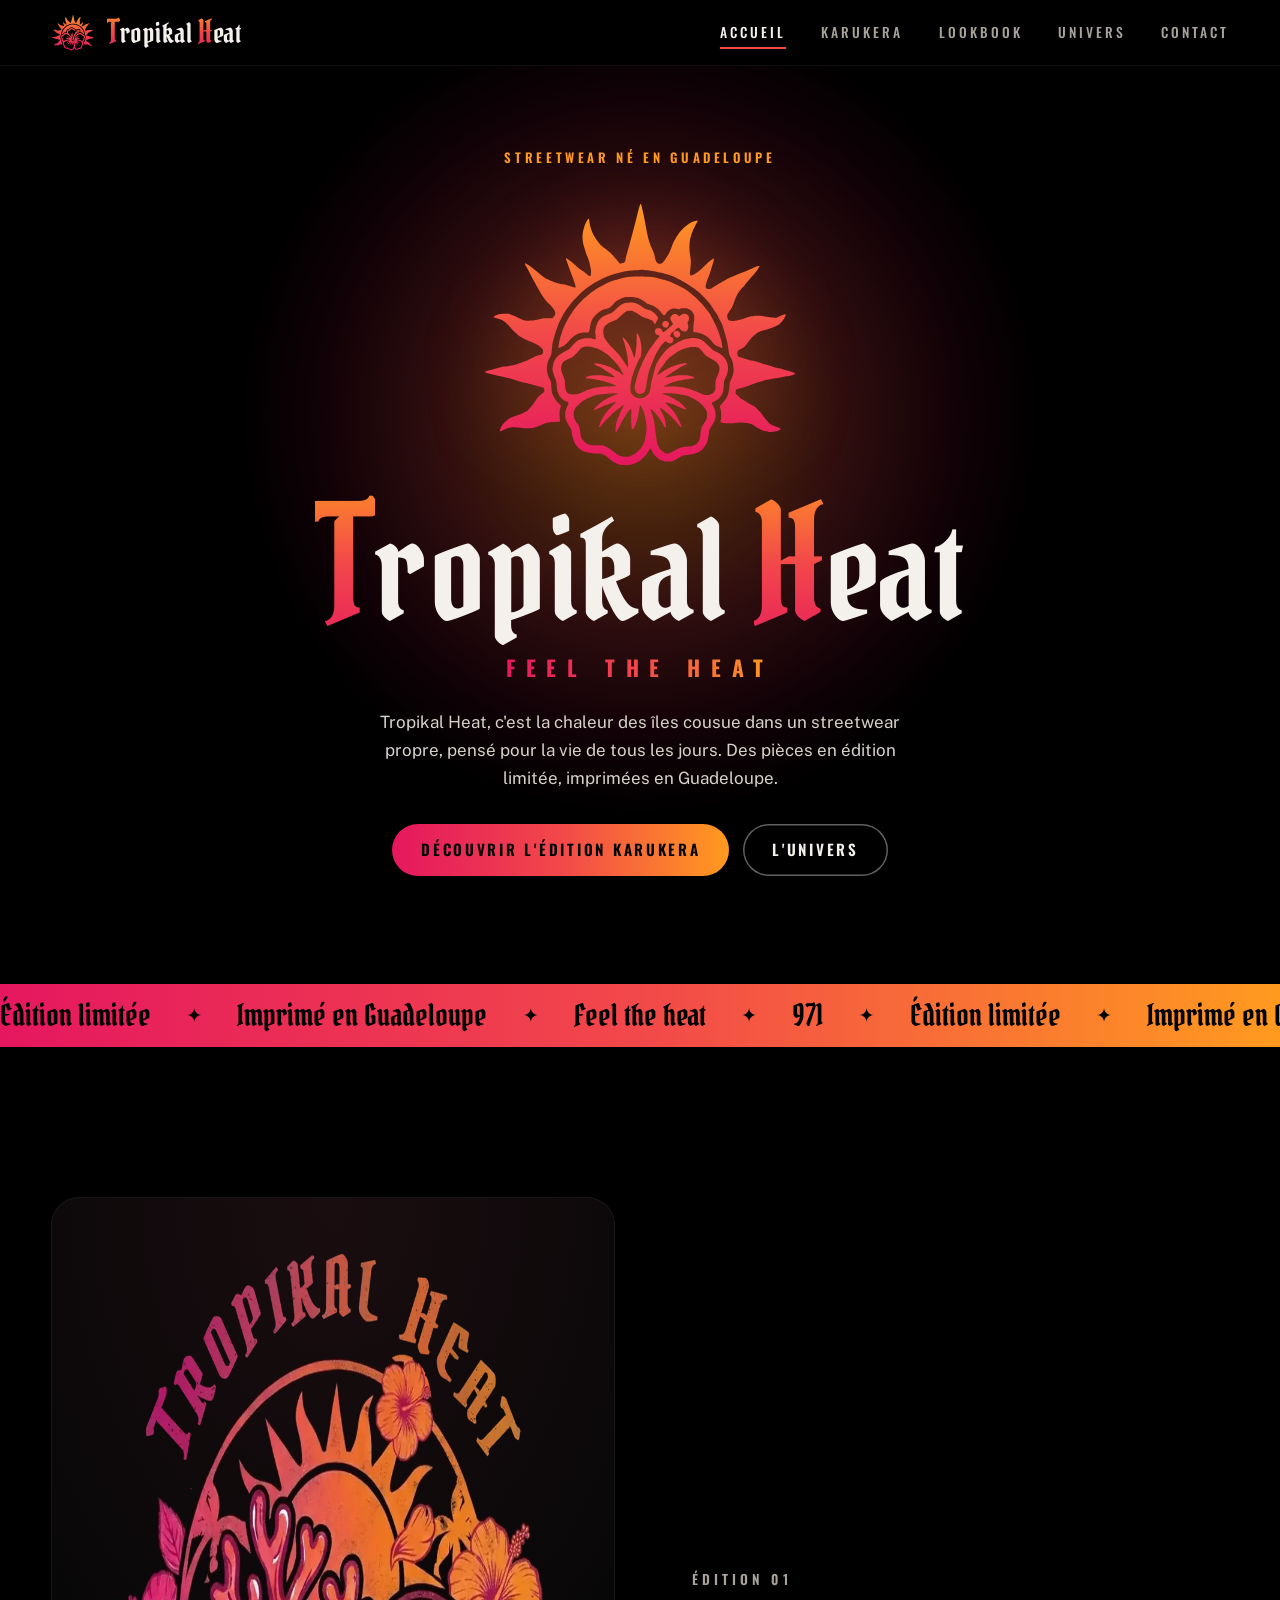
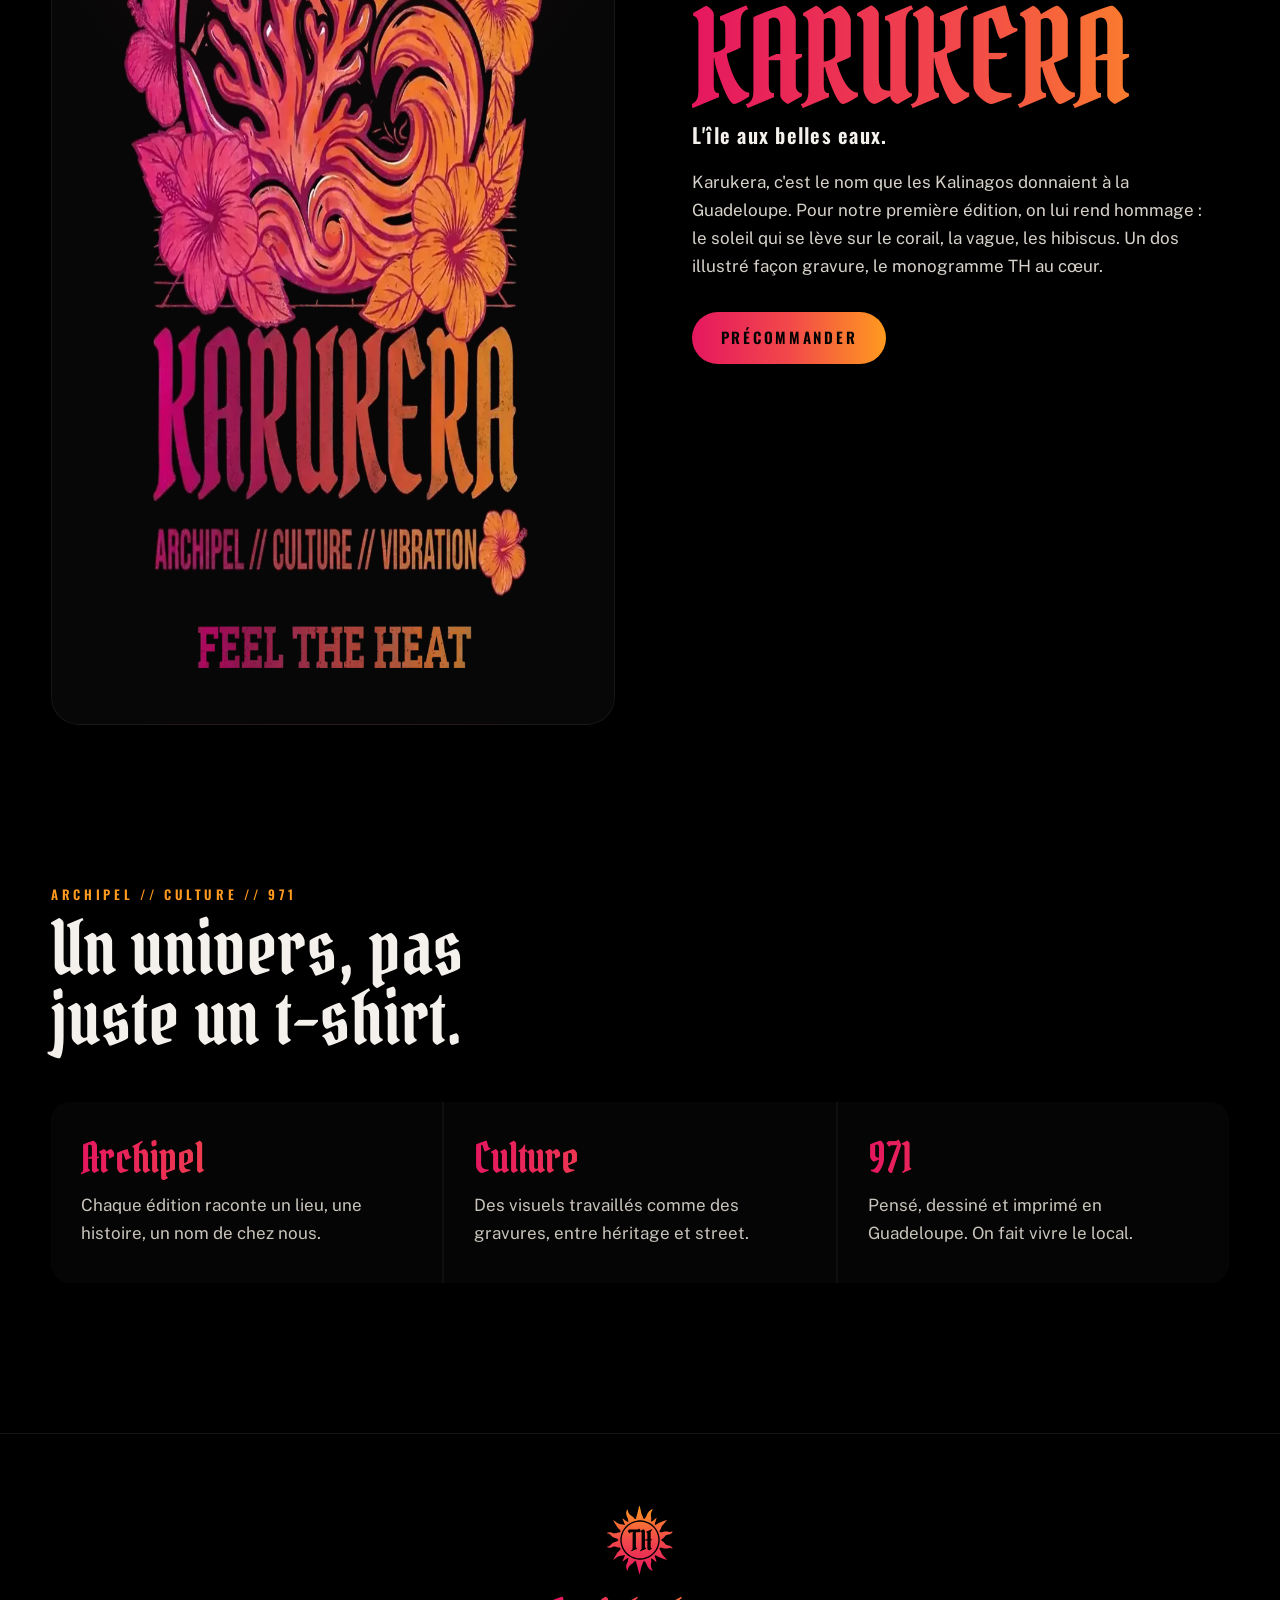
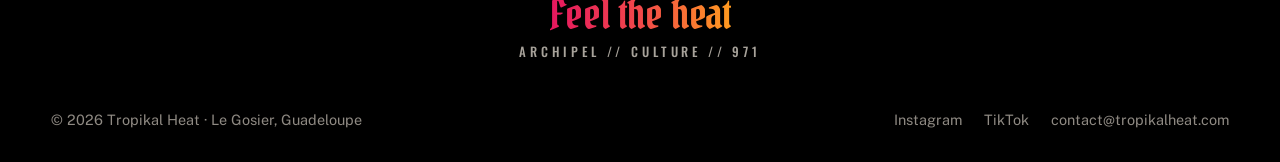
==== index.html @ 3bf65130 "Nouveau texte titre" ====
<!doctype html>
<html lang="fr">
<head>
<meta charset="utf-8">
<meta name="viewport" content="width=device-width, initial-scale=1">
<title>Tropikal Heat · Streetwear né en Guadeloupe, test</title>
<meta name="description" content="Tropikal Heat, streetwear né en Guadeloupe. Édition limitée KARUKERA. Feel the heat.">
<meta name="theme-color" content="#000000">
<link rel="icon" href="assets/favicon.png">
<link rel="preconnect" href="https://fonts.googleapis.com">
<link rel="preconnect" href="https://fonts.gstatic.com" crossorigin>
<link rel="stylesheet" href="https://fonts.googleapis.com/css2?family=Public+Sans:wght@400;500&amp;display=swap">
<link rel="stylesheet" href="css/style.css">
</head>
<body data-page="accueil">
<header id="header"></header>
<main>
<section class="hero">
  <div class="sun-glow" aria-hidden="true"></div>
  <div class="hero-inner wrap">
    <p class="label" data-c="accueil.surtitre"></p>
    <img class="hero-emblem" src="assets/embleme.svg" alt="Emblème Tropikal Heat, soleil et hibiscus" width="320" height="271">
    <h1 class="hero-wm"><b>T</b>ropikal <b>H</b>eat</h1>
    <p class="hero-slogan heat-text" data-c="marque.slogan"></p>
    <p class="hero-text" data-c="accueil.texte"></p>
    <div class="hero-actions">
      <a class="btn" href="karukera.html" data-c="accueil.bouton"></a>
      <a class="btn ghost" href="univers.html">L'univers</a>
    </div>
  </div>
</section>

<div class="marquee" aria-hidden="true"><div class="marquee-track"></div></div>

<section class="section">
  <div class="wrap split">
    <div class="print-card reveal">
      <img src="assets/lookbook/dos-degrade-noir.webp" alt="Visuel du dos KARUKERA : soleil, corail, vague et hibiscus en dégradé" width="700" height="1014" loading="lazy">
    </div>
    <div class="reveal">
      <p class="ed-num" data-c="edition.numero"></p>
      <h2 class="ed-title heat-text" data-c="edition.nom"></h2>
      <p class="ed-hook" data-c="edition.accroche"></p>
      <p class="ed-text" data-c="edition.texte"></p>
      <a class="btn" href="karukera.html">Précommander</a>
    </div>
  </div>
</section>

<section class="section" style="padding-top:0">
  <div class="wrap">
    <p class="label reveal" data-c="marque.baseline"></p>
    <h2 class="gothic reveal" style="font-size:clamp(2.6rem,6vw,4.6rem);margin:.8rem 0 0;max-width:16ch" data-c="univers.titre"></h2>
    <div class="pillars reveal" data-list="univers.piliers">
      <template><article class="pillar"><h3 class="heat-text" data-f="titre"></h3><p data-f="texte"></p></article></template>
    </div>
  </div>
</section>
</main>
<footer id="footer"></footer>
<script src="js/content.js"></script>
<script src="js/main.js"></script>
</body>
</html>
---- css/style.css ----
/* =========================================================
   TROPIKAL HEAT · STYLE
   Palette et typos de la charte graphique (25/11/2026)
   ========================================================= */
@font-face { font-family: "Pirata One"; src: url("../assets/fonts/PirataOne-Regular.ttf") format("truetype"); font-display: swap; }
@font-face { font-family: "Oswald"; src: url("../assets/fonts/Oswald.ttf") format("truetype"); font-weight: 200 700; font-display: swap; }
:root {
  --mangue: #ff9a1f;
  --corail: #f2484a;
  --hibiscus: #e5175f;
  --noir: #000000;
  --encre: #0b0b0b;
  --sable: #f4f1ec;
  --gris: #a7a29a;
  --heat: linear-gradient(180deg, var(--mangue) 0%, var(--corail) 50%, var(--hibiscus) 100%);
  --heat-x: linear-gradient(90deg, var(--hibiscus) 0%, var(--corail) 50%, var(--mangue) 100%);
  --gothic: "Pirata One", "Old English Text MT", serif;
  --label: "Oswald", "Arial Narrow", sans-serif;
  --body: "Public Sans", system-ui, sans-serif;
  --wrap: min(1180px, 92vw);
}

* { box-sizing: border-box; }
html { scroll-behavior: smooth; overflow-x: clip; }
body {
  margin: 0;
  overflow-x: clip;
  background: var(--noir);
  color: var(--sable);
  font: 400 1.0625rem/1.65 var(--body);
  -webkit-font-smoothing: antialiased;
}
img { max-width: 100%; display: block; }
a { color: inherit; }
::selection { background: var(--hibiscus); color: #fff; }

/* ---------- Utilitaires ---------- */
.wrap { width: var(--wrap); margin-inline: auto; }
.label {
  font: 600 0.8125rem/1 var(--label);
  letter-spacing: 0.28em;
  text-transform: uppercase;
  color: var(--mangue);
}
.heat-text { background: var(--heat-x); -webkit-background-clip: text; background-clip: text; color: transparent; }
.gothic { font-family: var(--gothic); font-weight: 400; letter-spacing: 0.01em; line-height: 0.95; }
.btn {
  display: inline-flex; align-items: center; gap: 0.6em;
  min-height: 52px; padding: 0 1.8rem;
  font: 600 0.95rem/1 var(--label); letter-spacing: 0.18em; text-transform: uppercase;
  color: #000; background: var(--heat-x); border: 0; border-radius: 999px;
  text-decoration: none; cursor: pointer;
  transition: transform 0.2s ease, box-shadow 0.2s ease;
}
.btn:hover { transform: translateY(-2px); box-shadow: 0 10px 30px -8px rgba(242, 72, 74, 0.7); }
.btn:focus-visible, button:focus-visible, a:focus-visible, input:focus-visible, select:focus-visible, textarea:focus-visible {
  outline: 2px solid var(--mangue); outline-offset: 3px;
}
.btn.ghost { background: transparent; color: var(--sable); box-shadow: inset 0 0 0 1.5px rgba(244, 241, 236, 0.4); }
.btn.ghost:hover { box-shadow: inset 0 0 0 1.5px var(--mangue); }

.reveal { opacity: 0; transform: translateY(28px); transition: opacity 0.8s ease, transform 0.8s ease; }
.reveal.in { opacity: 1; transform: none; }
@media (prefers-reduced-motion: reduce) {
  .reveal { opacity: 1; transform: none; transition: none; }
  .marquee-track, .sun-glow { animation: none !important; }
}

/* ---------- En-tête ---------- */
#header {
  position: sticky; top: 0; z-index: 50;
  display: flex; align-items: center; justify-content: space-between;
  width: 100%; padding: 14px max(4vw, 20px);
  background: rgba(0, 0, 0, 0.72); backdrop-filter: blur(12px);
  border-bottom: 1px solid rgba(255, 255, 255, 0.06);
}
.brand { display: flex; align-items: center; gap: 12px; text-decoration: none; }
.wm { font: 400 1.7rem/1 var(--gothic); letter-spacing: 0.02em; }
.wm b { font-weight: 400; font-size: 1.18em; background: var(--heat); -webkit-background-clip: text; background-clip: text; color: transparent; }
#header nav ul { display: flex; gap: 2.2rem; list-style: none; margin: 0; padding: 0; }
#header nav a {
  font: 500 0.85rem/1 var(--label); letter-spacing: 0.22em; text-transform: uppercase;
  text-decoration: none; color: var(--gris); padding: 10px 0; display: inline-block;
}
#header nav a:hover, #header nav a[aria-current="page"] { color: var(--sable); }
#header nav a[aria-current="page"] { box-shadow: inset 0 -2px 0 var(--corail); }
.burger { display: none; width: 44px; height: 44px; background: none; border: 0; cursor: pointer; }
.burger span { display: block; width: 24px; height: 2px; margin: 6px auto; background: var(--sable); transition: transform 0.25s; }
@media (max-width: 760px) {
  .burger { display: block; }
  #header nav { position: fixed; inset: 69px 0 auto 0; background: #000; border-bottom: 1px solid #222; display: none; }
  .menu-open #header nav { display: block; }
  #header nav ul { flex-direction: column; gap: 0; padding: 12px 6vw 24px; }
  #header nav a { padding: 16px 0; font-size: 1rem; }
  .menu-open .burger span:first-child { transform: translateY(4px) rotate(45deg); }
  .menu-open .burger span:last-child { transform: translateY(-4px) rotate(-45deg); }
  .wm { font-size: 1.4rem; }
}

/* ---------- Accueil : hero ---------- */
.hero { position: relative; overflow: hidden; min-height: calc(100vh - 70px); display: grid; place-items: center; padding: 8vh 0 12vh; }
.sun-glow {
  position: absolute; left: 50%; top: 38%; width: 90vmin; height: 90vmin; translate: -50% -50%;
  background: radial-gradient(circle, rgba(255, 154, 31, 0.38) 0%, rgba(242, 72, 74, 0.2) 35%, rgba(229, 23, 95, 0.08) 55%, transparent 70%);
  filter: blur(10px); animation: breathe 7s ease-in-out infinite;
}
@keyframes breathe { 50% { transform: scale(1.08); opacity: 0.8; } }
.hero-inner { position: relative; text-align: center; display: grid; justify-items: center; gap: 1.4rem; }
.hero-emblem { width: min(320px, 62vw); filter: drop-shadow(0 0 40px rgba(242, 72, 74, 0.35)); }
.hero-wm { font: 400 clamp(3.4rem, 11vw, 8.5rem)/0.9 var(--gothic); margin: 0; letter-spacing: 0.01em; }
.hero-wm b { font-weight: 400; font-size: 1.16em; background: var(--heat); -webkit-background-clip: text; background-clip: text; color: transparent; }
.hero-slogan { font: 700 clamp(1rem, 2.4vw, 1.35rem)/1 var(--label); letter-spacing: 0.5em; text-transform: uppercase; margin: 0; }
.hero-text { max-width: 560px; color: #d7d2ca; margin: 0.4rem auto 0.6rem; }
.hero-actions { display: flex; flex-wrap: wrap; gap: 14px; justify-content: center; }

/* ---------- Bandeau défilant ---------- */
.marquee { overflow: hidden; background: var(--heat-x); color: #000; padding: 16px 0; }
.marquee-track { display: flex; width: max-content; gap: 2.2rem; animation: slide 38s linear infinite; }
.marquee-track span { font: 400 1.9rem/1 var(--gothic); white-space: nowrap; }
.marquee-track i { font-style: normal; font-size: 1.2rem; align-self: center; }
@keyframes slide { to { transform: translateX(-50%); } }

/* ---------- Blocs éditoriaux ---------- */
.section { padding: clamp(80px, 12vw, 150px) 0; }
.split { display: grid; grid-template-columns: 1.05fr 1fr; gap: clamp(32px, 6vw, 90px); align-items: center; }
@media (max-width: 860px) { .split { grid-template-columns: 1fr; } }
.ed-num { font: 600 0.85rem/1 var(--label); letter-spacing: 0.3em; color: var(--gris); text-transform: uppercase; }
.ed-title { font: 400 clamp(4rem, 10vw, 8rem)/0.9 var(--gothic); margin: 0.6rem 0 0.4rem; }
.ed-hook { font: 600 1.3rem/1.3 var(--label); letter-spacing: 0.06em; margin: 0 0 1.2rem; }
.ed-text { color: #d7d2ca; max-width: 520px; margin: 0 0 2rem; }
.print-card {
  position: relative; border-radius: 28px; padding: clamp(24px, 5vw, 56px);
  background: radial-gradient(120% 90% at 50% 0%, #1a0d10 0%, #070707 60%);
  border: 1px solid rgba(255, 255, 255, 0.06);
}
.print-card img { margin: auto; width: min(420px, 100%); }

.pillars { display: grid; grid-template-columns: repeat(3, 1fr); gap: 2px; margin-top: 3rem; background: rgba(255, 255, 255, 0.06); border-radius: 20px; overflow: hidden; }
@media (max-width: 760px) { .pillars { grid-template-columns: 1fr; } }
.pillar { background: #050505; padding: 36px 30px; }
.pillar h3 { font: 400 2.6rem/1 var(--gothic); margin: 0 0 0.7rem; }
.pillar p { margin: 0; color: #c9c4bb; }

/* ---------- Page édition ---------- */
.product { display: grid; grid-template-columns: 1.1fr 1fr; gap: clamp(28px, 5vw, 72px); padding: 56px 0 120px; align-items: start; }
@media (max-width: 900px) { .product { grid-template-columns: 1fr; } }
.product-stage {
  position: sticky; top: 100px; border-radius: 28px; padding: clamp(28px, 6vw, 70px);
  display: grid; place-items: center; transition: background 0.4s ease;
  border: 1px solid rgba(255, 255, 255, 0.08);
}
@media (max-width: 900px) { .product-stage { position: relative; top: 0; } }
.product-stage img { width: min(440px, 100%); }
.product-stage .tag {
  position: absolute; top: 20px; left: 20px; font: 600 0.75rem/1 var(--label); letter-spacing: 0.22em;
  text-transform: uppercase; padding: 9px 14px; border-radius: 999px; background: rgba(255, 255, 255, 0.1); color: var(--sable);
}
.product-stage.light .tag { background: rgba(0, 0, 0, 0.08); color: #222; }
.price { font: 600 2rem/1 var(--label); margin: 1.4rem 0; }
.opt-label { font: 600 0.8rem/1 var(--label); letter-spacing: 0.24em; text-transform: uppercase; color: var(--gris); margin: 1.6rem 0 0.8rem; }
#variants, #sizes { display: flex; flex-wrap: wrap; gap: 10px; }
#variants button, #sizes button {
  min-height: 48px; padding: 0 18px; border-radius: 999px; cursor: pointer;
  font: 500 0.95rem/1 var(--body); color: var(--sable);
  background: transparent; border: 1.5px solid rgba(244, 241, 236, 0.25);
  display: inline-flex; align-items: center; gap: 10px;
}
#sizes button { min-width: 56px; justify-content: center; font-family: var(--label); font-weight: 600; }
#variants button[aria-pressed="true"], #sizes button[aria-pressed="true"] { border-color: var(--mangue); background: rgba(255, 154, 31, 0.1); }
.swatch span { width: 18px; height: 18px; border-radius: 50%; border: 1px solid rgba(255, 255, 255, 0.4); }
.details { list-style: none; padding: 0; margin: 2rem 0 0; border-top: 1px solid rgba(255, 255, 255, 0.1); }
.details li { padding: 14px 0; border-bottom: 1px solid rgba(255, 255, 255, 0.1); color: #d7d2ca; }
.details li::before { content: "✦"; margin-right: 12px; color: var(--corail); }
.preorder { margin-top: 2.2rem; padding: 26px; border-radius: 20px; background: linear-gradient(135deg, rgba(229, 23, 95, 0.16), rgba(255, 154, 31, 0.1)); border: 1px solid rgba(255, 154, 31, 0.25); }
.preorder h2 { font: 600 1.1rem/1.2 var(--label); letter-spacing: 0.16em; text-transform: uppercase; margin: 0 0 0.4rem; }
.preorder p { margin: 0 0 1.2rem; color: #d7d2ca; }
.stock { font: 500 0.9rem/1.4 var(--label); letter-spacing: 0.08em; color: var(--mangue); margin-top: 12px; }

/* ---------- Page univers ---------- */
.page-head { padding: clamp(70px, 10vw, 130px) 0 40px; text-align: center; }
.page-head h1 { font: 400 clamp(3rem, 8vw, 6.4rem)/0.95 var(--gothic); margin: 1rem auto; max-width: 14ch; }
.page-head p { max-width: 640px; margin: 0 auto; color: #d7d2ca; }
.manifesto { text-align: center; padding: 60px 0 120px; }
.manifesto blockquote { font: 400 clamp(2.2rem, 5vw, 3.6rem)/1.1 var(--gothic); margin: 0 auto 1rem; max-width: 18ch; }
.manifesto cite { font: 500 0.9rem/1 var(--label); letter-spacing: 0.2em; color: var(--gris); font-style: normal; text-transform: uppercase; }

/* ---------- Contact ---------- */
.contact-box { max-width: 640px; margin: 0 auto 130px; display: grid; gap: 18px; }
.contact-box label { font: 600 0.8rem/1 var(--label); letter-spacing: 0.22em; text-transform: uppercase; color: var(--gris); display: grid; gap: 10px; }
.contact-box input, .contact-box select, .contact-box textarea {
  font: 400 1rem/1.5 var(--body); color: var(--sable); background: #0c0c0c;
  border: 1.5px solid rgba(244, 241, 236, 0.18); border-radius: 14px; padding: 14px 16px; min-height: 52px;
}
.contact-box textarea { min-height: 160px; resize: vertical; }
.contact-box .btn { justify-self: start; }

/* ---------- Pied de page ---------- */
#footer { border-top: 1px solid rgba(255, 255, 255, 0.08); padding: 70px max(4vw, 20px) 30px; }
.foot-top { display: grid; justify-items: center; gap: 10px; text-align: center; margin-bottom: 50px; }
.foot-slogan { font: 400 2.6rem/1 var(--gothic); margin: 8px 0 0; background: var(--heat-x); -webkit-background-clip: text; background-clip: text; color: transparent; }
.foot-base { font: 500 0.8rem/1 var(--label); letter-spacing: 0.3em; color: var(--gris); margin: 0; text-transform: uppercase; }
.foot-row { display: flex; flex-wrap: wrap; justify-content: space-between; gap: 16px; font-size: 0.9rem; color: #8f8a83; }
.foot-links { display: flex; flex-wrap: wrap; gap: 22px; }
.foot-links a { text-decoration: none; }
.foot-links a:hover { color: var(--mangue); }

/* ---------- Page lookbook ---------- */
.lb-hero { position: relative; overflow: hidden; min-height: calc(92vh - 70px); display: grid; place-items: center; padding: 10vh 0; text-align: center; }
.lb-hero-inner { position: relative; display: grid; justify-items: center; gap: 1rem; }
.lb-title { font: 400 clamp(4.4rem, 16vw, 12rem)/0.9 var(--gothic); margin: 0.4rem 0 0; letter-spacing: 0.01em; }
.lb-h2 { font: 400 clamp(2.4rem, 5vw, 3.8rem)/1 var(--gothic); margin: 0.6rem 0 1rem; }
.lb-block { padding: clamp(60px, 9vw, 120px) 0; }
.lb-head { max-width: 640px; margin-bottom: 2.4rem; }
.lb-shot { position: relative; margin: 0; background: #cdcac6; }
.lb-shot img { width: 100%; height: auto; }
.lb-caption {
  position: absolute; left: max(4vw, 16px); bottom: max(3vw, 16px); margin: 0;
  display: inline-flex; align-items: center; gap: 12px; max-width: calc(100% - 32px);
  padding: 12px 20px; border-radius: 999px; background: rgba(0, 0, 0, 0.82); color: var(--sable);
  font: 500 clamp(0.7rem, 1.4vw, 0.85rem)/1.3 var(--label); letter-spacing: 0.18em; text-transform: uppercase;
}
.lb-caption span { color: var(--mangue); font-weight: 600; }
.lb-tiles { display: grid; grid-template-columns: repeat(4, 1fr); gap: 18px; }
@media (max-width: 900px) { .lb-tiles { grid-template-columns: repeat(2, 1fr); } }
.lb-tile { margin: 0; display: grid; gap: 12px; }
.lb-tile img { width: 100%; height: auto; aspect-ratio: 3 / 4; object-fit: contain; padding: 18px; border-radius: 20px; }
.lb-tile.dark img { background: #0b0809; border: 1px solid rgba(255, 255, 255, 0.08); }
.lb-tile.light img { background: var(--sable); }
.lb-tile figcaption, .lb-grid figcaption { font: 500 0.8rem/1.3 var(--label); letter-spacing: 0.18em; text-transform: uppercase; color: var(--gris); }
.lb-grid { display: grid; grid-template-columns: repeat(2, 1fr); gap: 22px; }
@media (max-width: 700px) { .lb-grid { grid-template-columns: 1fr; } }
.lb-grid figure { margin: 0; display: grid; gap: 12px; }
.lb-grid img { width: 100%; height: auto; border-radius: 18px; }
.lb-th { background: linear-gradient(160deg, #2a1a1d 0%, #070707 100%); }
.lb-th img { width: min(240px, 60%); }
.lb-quote { font: 400 clamp(1.9rem, 4.2vw, 3rem)/1.15 var(--gothic); margin: 1.2rem auto 1.4rem; max-width: 24ch; }
.lb-cta { background: var(--heat-x); color: #000; text-align: center; padding: clamp(70px, 10vw, 120px) 0; }
.lb-price { font: 400 clamp(5rem, 14vw, 9rem)/1 var(--gothic); margin: 0.6rem 0; }
.lb-cta-text { font: 500 1rem/1.4 var(--label); letter-spacing: 0.14em; text-transform: uppercase; margin: 0 0 1.8rem; }
.lb-btn-dark { background: #000; color: var(--sable); }
.lb-btn-dark:hover { box-shadow: 0 10px 30px -8px rgba(0, 0, 0, 0.6); }
@media (max-width: 700px) {
  .lb-caption { position: static; display: flex; max-width: none; margin: 0; border-radius: 0; padding: 14px 6vw; background: #0b0809; }
}
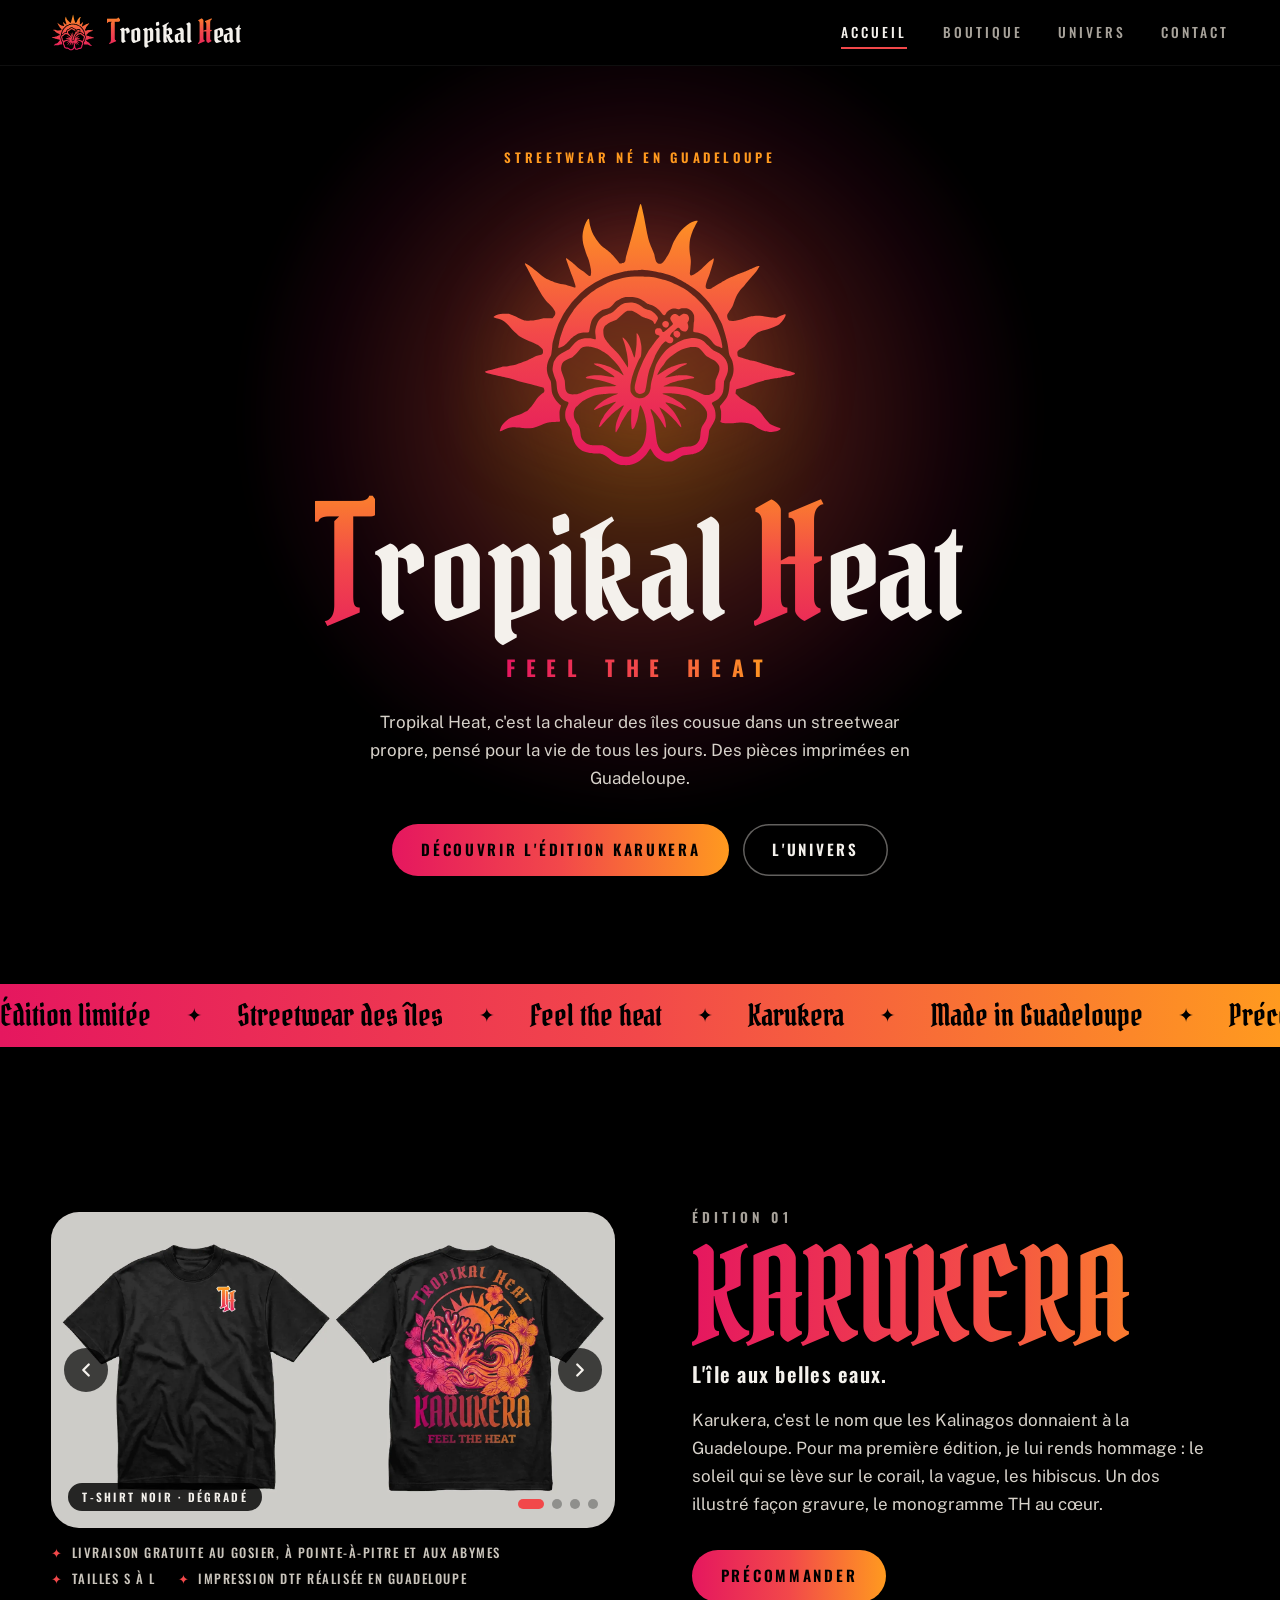
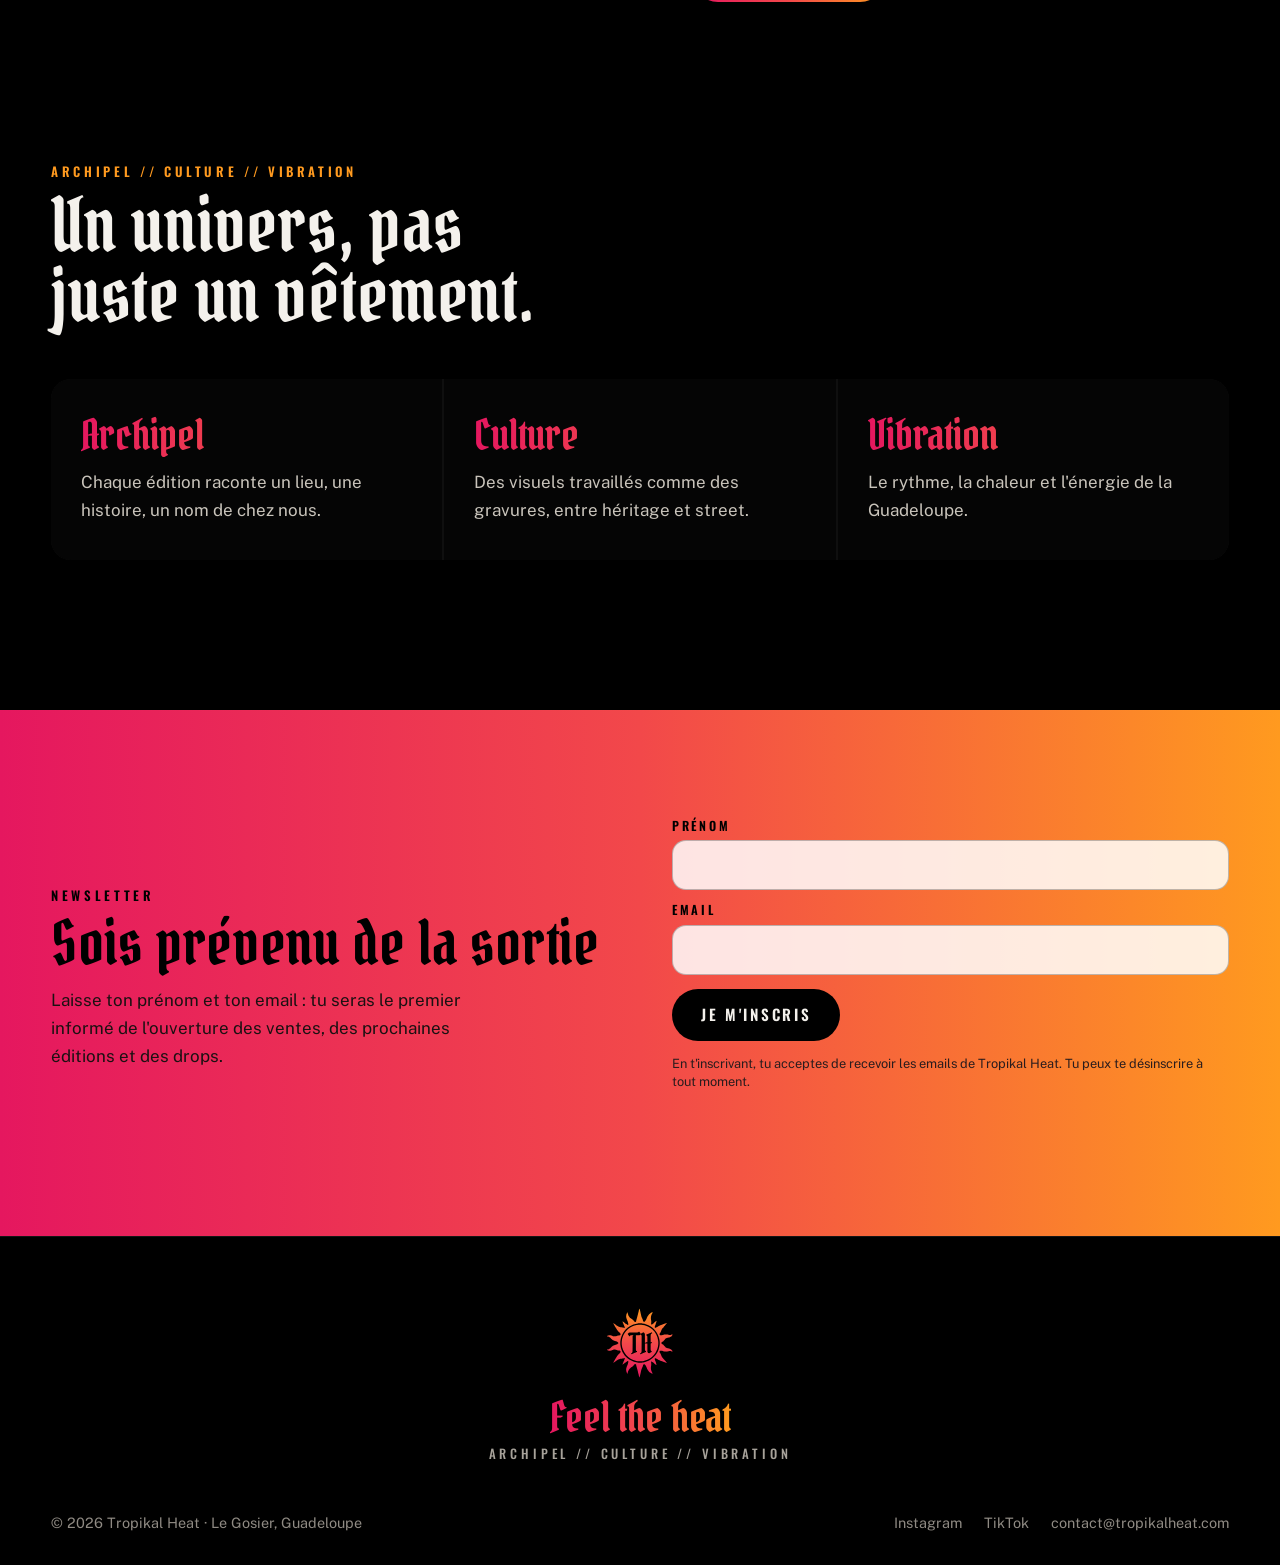
==== commit a525f73a: "Grande mise à jour du site : Boutique, livraison, newsletter, Univers - Accueil : carrousel des 4 t-" ====
--- a/index.html
+++ b/index.html
@@ -3,10 +3,22 @@
 <head>
 <meta charset="utf-8">
 <meta name="viewport" content="width=device-width, initial-scale=1">
-<title>Tropikal Heat · Streetwear né en Guadeloupe, test</title>
+<title>Tropikal Heat · Streetwear né en Guadeloupe</title>
 <meta name="description" content="Tropikal Heat, streetwear né en Guadeloupe. Édition limitée KARUKERA. Feel the heat.">
 <meta name="theme-color" content="#000000">
-<link rel="icon" href="assets/favicon.png">
+<meta property="og:type" content="website">
+<meta property="og:site_name" content="Tropikal Heat">
+<meta property="og:locale" content="fr_FR">
+<meta property="og:url" content="https://tropikalheat.com/">
+<meta property="og:title" content="Tropikal Heat · Streetwear né en Guadeloupe">
+<meta property="og:description" content="Tropikal Heat, streetwear né en Guadeloupe. Édition limitée KARUKERA. Feel the heat.">
+<meta property="og:image" content="https://tropikalheat.com/assets/og-image.jpg">
+<meta property="og:image:width" content="1200">
+<meta property="og:image:height" content="630">
+<meta name="twitter:card" content="summary_large_image">
+<link rel="icon" type="image/png" sizes="32x32" href="assets/favicon-32.png">
+<link rel="icon" type="image/png" sizes="64x64" href="assets/favicon.png">
+<link rel="apple-touch-icon" href="assets/apple-touch-icon.png">
 <link rel="preconnect" href="https://fonts.googleapis.com">
 <link rel="preconnect" href="https://fonts.gstatic.com" crossorigin>
 <link rel="stylesheet" href="https://fonts.googleapis.com/css2?family=Public+Sans:wght@400;500&amp;display=swap">
@@ -34,8 +46,31 @@
 
 <section class="section">
   <div class="wrap split">
-    <div class="print-card reveal">
-      <img src="assets/lookbook/dos-degrade-noir.webp" alt="Visuel du dos KARUKERA : soleil, corail, vague et hibiscus en dégradé" width="700" height="1014" loading="lazy">
+    <div class="reveal">
+    <div class="carousel" data-carousel role="region" aria-roledescription="carrousel" aria-label="Les t-shirts de l'édition KARUKERA">
+      <div class="car-track">
+        <figure class="car-slide" aria-roledescription="diapositive" aria-label="1 sur 4">
+          <img src="assets/lookbook/mockup-noir-TH-contour.webp" alt="T-shirt noir KARUKERA : monogramme TH en dégradé au cœur, visuel en dégradé au dos" width="1800" height="1005" loading="lazy">
+          <figcaption>T-shirt noir · dégradé</figcaption>
+        </figure>
+        <figure class="car-slide" aria-roledescription="diapositive" aria-label="2 sur 4">
+          <img src="assets/lookbook/mockup-blanc-TH-contour.webp" alt="T-shirt blanc KARUKERA : monogramme TH en dégradé au cœur, visuel en dégradé au dos" width="1800" height="1005" loading="lazy">
+          <figcaption>T-shirt blanc · dégradé</figcaption>
+        </figure>
+        <figure class="car-slide" aria-roledescription="diapositive" aria-label="3 sur 4">
+          <img src="assets/lookbook/mockup-noir-basique.webp" alt="T-shirt noir KARUKERA : monogramme TH blanc au cœur, visuel à l'encre blanche au dos" width="1800" height="1005" loading="lazy">
+          <figcaption>T-shirt noir · encre blanche</figcaption>
+        </figure>
+        <figure class="car-slide" aria-roledescription="diapositive" aria-label="4 sur 4">
+          <img src="assets/lookbook/mockup-blanc-basique.webp" alt="T-shirt blanc KARUKERA : monogramme TH noir au cœur, visuel à l'encre noire au dos" width="1800" height="1005" loading="lazy">
+          <figcaption>T-shirt blanc · encre noire</figcaption>
+        </figure>
+      </div>
+      <button class="car-btn prev" type="button" aria-label="Voir le t-shirt précédent"><svg viewBox="0 0 24 24" width="22" height="22" aria-hidden="true"><path d="M15 18l-6-6 6-6" fill="none" stroke="currentColor" stroke-width="2.5" stroke-linecap="round" stroke-linejoin="round"/></svg></button>
+      <button class="car-btn next" type="button" aria-label="Voir le t-shirt suivant"><svg viewBox="0 0 24 24" width="22" height="22" aria-hidden="true"><path d="M9 18l6-6-6-6" fill="none" stroke="currentColor" stroke-width="2.5" stroke-linecap="round" stroke-linejoin="round"/></svg></button>
+      <div class="car-dots" role="group" aria-label="Choisir un t-shirt"></div>
+    </div>
+    <ul class="reassure" data-list="accueil.reassurance"><template><li data-f="x"></li></template></ul>
     </div>
     <div class="reveal">
       <p class="ed-num" data-c="edition.numero"></p>
@@ -56,6 +91,23 @@
     </div>
   </div>
 </section>
+<section class="signup-band">
+  <div class="wrap signup reveal">
+    <div>
+      <p class="label" style="color:#000">Newsletter</p>
+      <h2 class="gothic signup-title" data-c="inscription.titre"></h2>
+      <p class="signup-text" data-c="inscription.texte"></p>
+    </div>
+    <form id="signup" class="signup-form" novalidate>
+      <label>Prénom<input name="prenom" required autocomplete="given-name"></label>
+      <label>Email<input name="email" type="email" required autocomplete="email"></label>
+      <input type="text" name="_gotcha" tabindex="-1" autocomplete="off" aria-hidden="true" class="hp">
+      <button class="btn lb-btn-dark" type="submit" data-c="inscription.bouton"></button>
+      <p class="signup-legal" data-c="inscription.mentions"></p>
+      <p class="signup-msg" role="status" aria-live="polite"></p>
+    </form>
+  </div>
+</section>
 </main>
 <footer id="footer"></footer>
 <script src="js/content.js"></script>
--- a/css/style.css
+++ b/css/style.css
@@ -115,7 +115,7 @@
 
 /* ---------- Bandeau défilant ---------- */
 .marquee { overflow: hidden; background: var(--heat-x); color: #000; padding: 16px 0; }
-.marquee-track { display: flex; width: max-content; gap: 2.2rem; animation: slide 38s linear infinite; }
+.marquee-track { display: flex; width: max-content; gap: 2.2rem; animation: slide 110s linear infinite; }
 .marquee-track span { font: 400 1.9rem/1 var(--gothic); white-space: nowrap; }
 .marquee-track i { font-style: normal; font-size: 1.2rem; align-self: center; }
 @keyframes slide { to { transform: translateX(-50%); } }
@@ -174,7 +174,7 @@
 .preorder { margin-top: 2.2rem; padding: 26px; border-radius: 20px; background: linear-gradient(135deg, rgba(229, 23, 95, 0.16), rgba(255, 154, 31, 0.1)); border: 1px solid rgba(255, 154, 31, 0.25); }
 .preorder h2 { font: 600 1.1rem/1.2 var(--label); letter-spacing: 0.16em; text-transform: uppercase; margin: 0 0 0.4rem; }
 .preorder p { margin: 0 0 1.2rem; color: #d7d2ca; }
-.stock { font: 500 0.9rem/1.4 var(--label); letter-spacing: 0.08em; color: var(--mangue); margin-top: 12px; }
+.preorder .stock { font: 500 0.9rem/1.4 var(--label); letter-spacing: 0.08em; color: var(--mangue); margin: 22px 0 0; }
 
 /* ---------- Page univers ---------- */
 .page-head { padding: clamp(70px, 10vw, 130px) 0 40px; text-align: center; }
@@ -242,3 +242,113 @@
 @media (max-width: 700px) {
   .lb-caption { position: static; display: flex; max-width: none; margin: 0; border-radius: 0; padding: 14px 6vw; background: #0b0809; }
 }
+
+/* ---------- Accueil : carrousel des t-shirts ---------- */
+.carousel { position: relative; border-radius: 28px; overflow: hidden; background: #cdcac6; border: 1px solid rgba(255, 255, 255, 0.06); }
+.car-track { display: flex; overflow-x: auto; scroll-snap-type: x mandatory; scroll-behavior: smooth; scrollbar-width: none; }
+.car-track::-webkit-scrollbar { display: none; }
+.car-slide { flex: 0 0 100%; margin: 0; position: relative; scroll-snap-align: start; }
+.car-slide img { width: 100%; height: auto; }
+.car-slide figcaption {
+  position: absolute; left: 16px; bottom: 16px; padding: 8px 14px; border-radius: 999px;
+  background: rgba(0, 0, 0, 0.82); color: var(--sable);
+  font: 600 0.72rem/1 var(--label); letter-spacing: 0.2em; text-transform: uppercase;
+}
+.car-btn {
+  position: absolute; top: 50%; translate: 0 -50%; width: 44px; height: 44px; border-radius: 50%;
+  display: grid; place-items: center; border: 0; cursor: pointer;
+  background: rgba(0, 0, 0, 0.7); color: var(--sable); transition: background 0.2s ease;
+}
+.car-btn:hover { background: #000; }
+.car-btn.prev { left: 12px; }
+.car-btn.next { right: 12px; }
+.car-dots { position: absolute; right: 16px; bottom: 18px; display: flex; gap: 8px; }
+.car-dots button { width: 10px; height: 10px; padding: 0; border-radius: 50%; border: 0; cursor: pointer; background: rgba(0, 0, 0, 0.3); }
+.car-dots button[aria-current="true"] { background: var(--corail); width: 26px; border-radius: 999px; }
+.car-dots button::after { content: ""; position: absolute; inset: -12px; }
+.car-dots button { position: relative; }
+@media (prefers-reduced-motion: reduce) { .car-track { scroll-behavior: auto; } }
+
+/* ---------- Accueil : réassurance ---------- */
+.reassure { list-style: none; padding: 0; margin: 16px 0 0; display: flex; flex-wrap: wrap; gap: 8px 22px; }
+.reassure li { font: 500 0.8rem/1.4 var(--label); letter-spacing: 0.12em; text-transform: uppercase; color: #c9c4bb; }
+.reassure li::before { content: "✦"; margin-right: 8px; color: var(--corail); }
+
+/* ---------- Newsletter ---------- */
+.signup-band { background: var(--heat-x); color: #000; padding: clamp(60px, 9vw, 110px) 0; }
+.signup { display: grid; grid-template-columns: 1fr 1fr; gap: clamp(28px, 5vw, 72px); align-items: center; }
+@media (max-width: 860px) { .signup { grid-template-columns: 1fr; } }
+.signup-title { font-size: clamp(2.4rem, 5vw, 3.8rem); margin: 0.5rem 0 0.8rem; }
+.signup-text { margin: 0; max-width: 46ch; color: #1a1112; }
+.signup-form { display: grid; gap: 14px; }
+.signup-form label { font: 600 0.78rem/1 var(--label); letter-spacing: 0.22em; text-transform: uppercase; display: grid; gap: 8px; }
+.signup-form input { font: 400 1rem/1.5 var(--body); color: #000; background: rgba(255, 255, 255, 0.85); border: 1.5px solid rgba(0, 0, 0, 0.25); border-radius: 14px; padding: 12px 16px; min-height: 50px; }
+.signup-form input:focus-visible { outline: 2px solid #000; outline-offset: 2px; }
+.signup-form .btn { justify-self: start; }
+.signup-form .btn:disabled { opacity: 0.6; cursor: wait; }
+.signup-legal { font-size: 0.8rem; line-height: 1.4; margin: 0; color: #2a1c1d; }
+.signup-msg { font: 600 0.95rem/1.4 var(--label); margin: 0; min-height: 1.4em; }
+.hp { position: absolute; left: -9999px; width: 1px; height: 1px; opacity: 0; }
+
+/* ---------- Univers : le fondateur ---------- */
+.founder-photo { aspect-ratio: 4 / 5; border-radius: 28px; overflow: hidden; display: grid; place-items: center; background: linear-gradient(160deg, var(--mangue) 0%, var(--corail) 50%, var(--hibiscus) 100%); }
+.founder-photo img { width: 100%; height: 100%; object-fit: cover; }
+.founder-photo img.placeholder { width: min(220px, 50%); height: auto; object-fit: contain; }
+.founder-quote { font-size: 1.15rem; line-height: 1.6; color: #e4ded6; margin: 0 0 1rem; max-width: 52ch; }
+.founder-call { color: #d7d2ca; margin: 0 0 1.4rem; }
+.founder-sign { font: 400 1.8rem/1 var(--gothic); margin: 0; background: var(--heat-x); -webkit-background-clip: text; background-clip: text; color: transparent; display: inline-block; }
+
+/* ---------- Page édition : retrait ou livraison ---------- */
+label.opt-label { display: block; }
+.select-wrap { position: relative; max-width: 460px; }
+.select-wrap::after { content: ""; position: absolute; right: 18px; top: 50%; width: 9px; height: 9px; border-right: 2px solid var(--mangue); border-bottom: 2px solid var(--mangue); transform: translateY(-70%) rotate(45deg); pointer-events: none; }
+#shipping {
+  width: 100%; min-height: 52px; padding: 0 46px 0 18px; border-radius: 16px; appearance: none; -webkit-appearance: none;
+  font: 500 0.98rem/1.2 var(--body); color: var(--sable); background: #0c0c0c; border: 1.5px solid rgba(244, 241, 236, 0.25); cursor: pointer;
+}
+#shipping:focus-visible { outline: 2px solid var(--mangue); outline-offset: 3px; }
+#shipping option { background: #0c0c0c; color: var(--sable); }
+.ship-note { font-size: 0.88rem; color: var(--gris); margin: 10px 0 0; }
+.total { font: 600 1.2rem/1 var(--label); margin: 1.4rem 0 0; }
+.total span { color: var(--mangue); }
+
+/* ---------- Page édition : carrousel des t-shirts ---------- */
+.product-stage:has(.carousel) { padding: 0; border: 0; background: none; display: block; }
+.product-stage .carousel .tag { z-index: 2; background: rgba(0, 0, 0, 0.82); color: var(--sable); }
+#variants button { font-size: 0.9rem; }
+
+/* ---------- Compteur de prix ---------- */
+.rd { display: inline-block; height: 1em; line-height: 1; overflow: hidden; vertical-align: bottom; }
+.rd-col { display: flex; flex-direction: column; transition: transform 0.7s cubic-bezier(0.2, 0.8, 0.2, 1); }
+.rd-col span { display: block; height: 1em; line-height: 1; }
+.rc { display: inline-block; line-height: 1; }
+@media (prefers-reduced-motion: reduce) { .rd-col { transition: none; } }
+
+/* ---------- Univers : fondateur (texte à gauche, photo à droite) ---------- */
+.founder { display: grid; grid-template-columns: 1.5fr minmax(0, 1fr); gap: 0 clamp(28px, 5vw, 72px); align-items: center; padding-top: 0; position: relative; }
+.founder .founder-photo { max-width: 340px; width: 100%; justify-self: end; }
+.founder-feel {
+  grid-column: 1 / -1; justify-self: end; margin: 1.4rem 2% 0 0;
+  font: 400 clamp(2.4rem, 5vw, 3.6rem)/1 var(--gothic); transform: rotate(-6deg); transform-origin: right center;
+}
+@media (max-width: 760px) {
+  .founder { grid-template-columns: 1fr; }
+  .founder .founder-photo { order: -1; max-width: 260px; justify-self: start; }
+  .founder-feel { justify-self: end; margin-right: 6%; }
+}
+
+/* Test : photo à gauche, texte à droite ; texte de l'emblème à gauche */
+.split-rev { grid-template-columns: 1fr 1.05fr; }
+@media (max-width: 860px) { .split-rev .print-card { order: -1; } }
+.founder { grid-template-columns: minmax(0, 1fr) 1.5fr; }
+.founder .founder-photo { justify-self: start; }
+@media (max-width: 860px) { .split-rev { grid-template-columns: 1fr; } }
+@media (max-width: 760px) { .founder { grid-template-columns: 1fr; row-gap: 28px; } }
+/* Emblème : image réduite, collée à droite */
+.split-rev { grid-template-columns: 1.2fr minmax(0, 1fr); }
+.split-rev .print-card { max-width: 400px; width: 100%; aspect-ratio: 1 / 1; display: grid; place-items: center; justify-self: end; padding: 32px; }
+.split-rev .print-card img { width: min(300px, 82%) !important; height: auto; }
+@media (max-width: 860px) { .split-rev { grid-template-columns: 1fr; } .split-rev .print-card { justify-self: start; max-width: 260px; } }
+
+/* Première lettre des titres en dégradé, comme le T de Tropikal Heat */
+.ini { font-weight: 400; font-size: 1.16em; background: var(--heat); -webkit-background-clip: text; background-clip: text; color: transparent; }
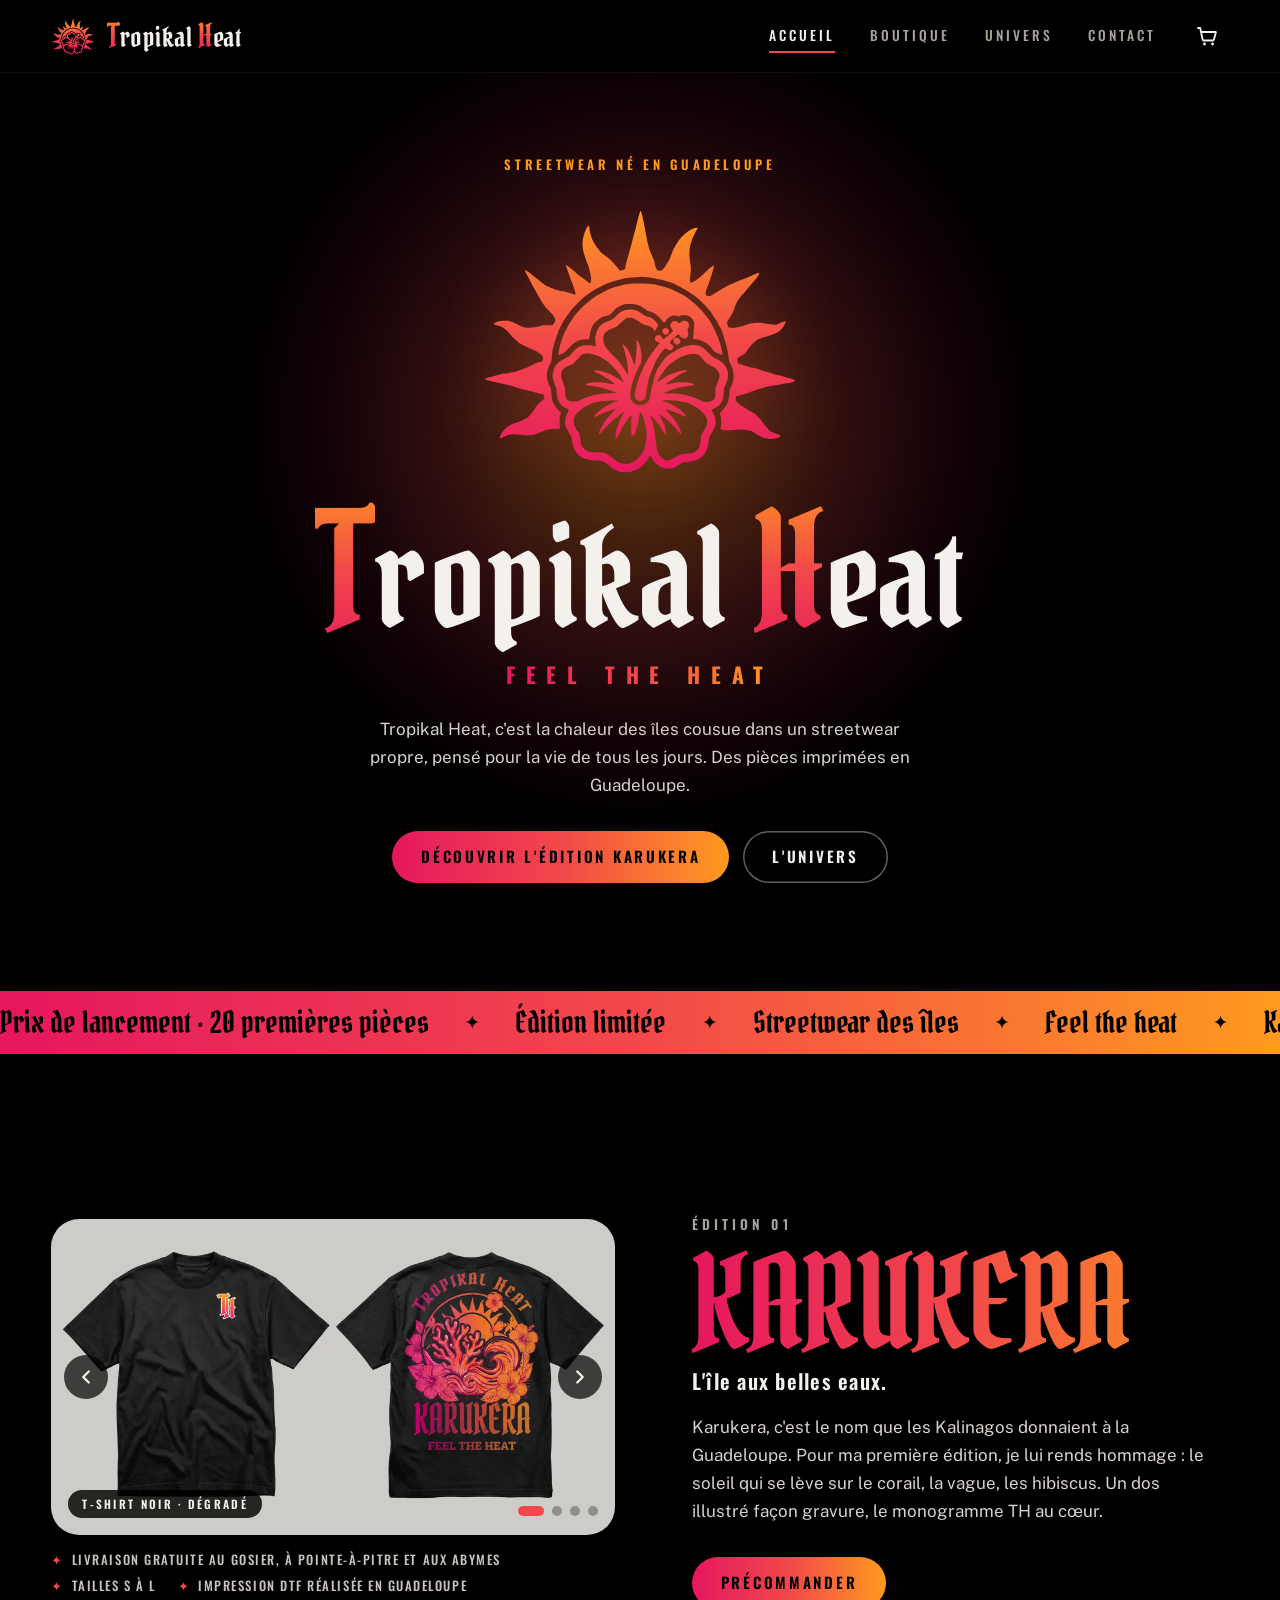
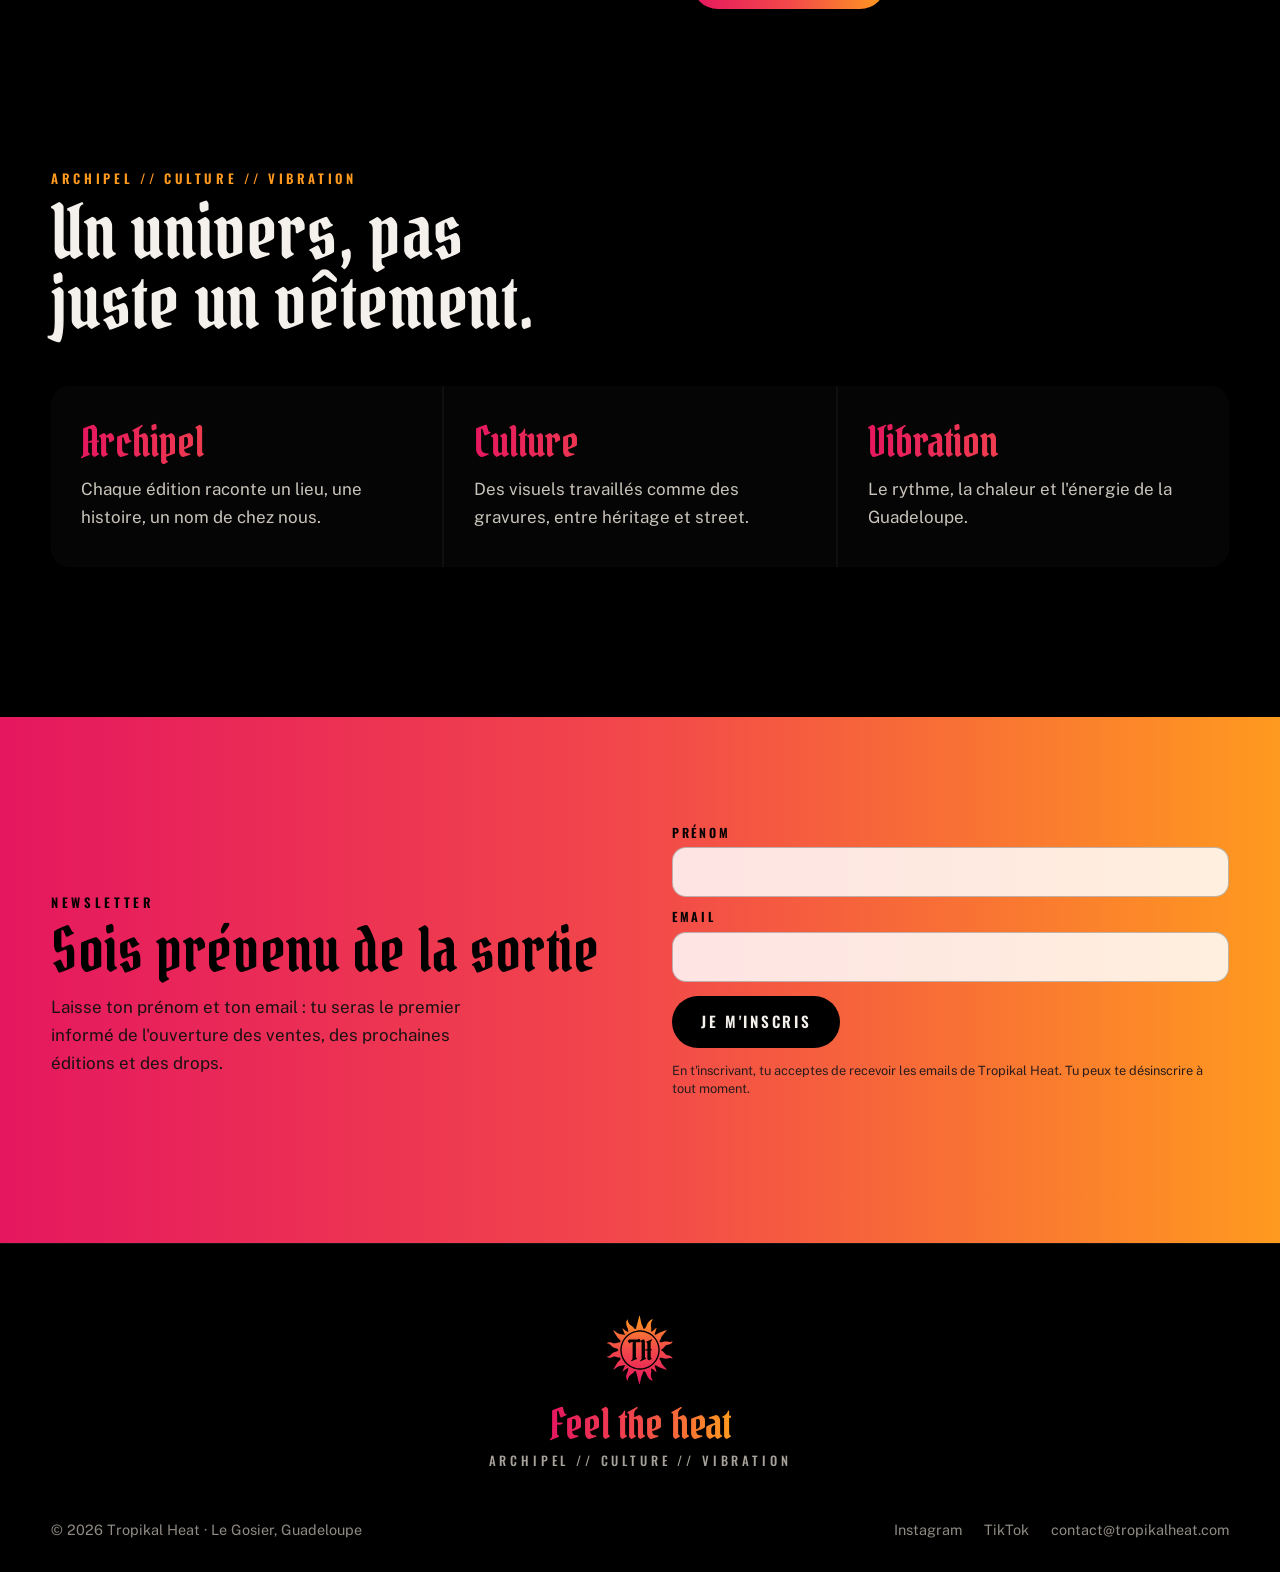
==== commit abfdc8a3: "Panier, prix de lancement et compteur de stock - Panier : ajout depuis la Boutique, page Mon panier " ====
--- a/index.html
+++ b/index.html
@@ -22,7 +22,7 @@
 <link rel="preconnect" href="https://fonts.googleapis.com">
 <link rel="preconnect" href="https://fonts.gstatic.com" crossorigin>
 <link rel="stylesheet" href="https://fonts.googleapis.com/css2?family=Public+Sans:wght@400;500&amp;display=swap">
-<link rel="stylesheet" href="css/style.css">
+<link rel="stylesheet" href="css/style.css?v=20261126k">
 </head>
 <body data-page="accueil">
 <header id="header"></header>
@@ -104,13 +104,13 @@
       <input type="text" name="_gotcha" tabindex="-1" autocomplete="off" aria-hidden="true" class="hp">
       <button class="btn lb-btn-dark" type="submit" data-c="inscription.bouton"></button>
       <p class="signup-legal" data-c="inscription.mentions"></p>
-      <p class="signup-msg" role="status" aria-live="polite"></p>
+      <p class="signup-msg form-msg" role="status" aria-live="polite"></p>
     </form>
   </div>
 </section>
 </main>
 <footer id="footer"></footer>
-<script src="js/content.js"></script>
-<script src="js/main.js"></script>
+<script src="js/content.js?v=20261126k"></script>
+<script src="js/main.js?v=20261126k"></script>
 </body>
 </html>
--- a/css/style.css
+++ b/css/style.css
@@ -167,7 +167,7 @@
 }
 #sizes button { min-width: 56px; justify-content: center; font-family: var(--label); font-weight: 600; }
 #variants button[aria-pressed="true"], #sizes button[aria-pressed="true"] { border-color: var(--mangue); background: rgba(255, 154, 31, 0.1); }
-.swatch span { width: 18px; height: 18px; border-radius: 50%; border: 1px solid rgba(255, 255, 255, 0.4); }
+.swatch > span:first-child { width: 18px; height: 18px; border-radius: 50%; border: 1px solid rgba(255, 255, 255, 0.4); }
 .details { list-style: none; padding: 0; margin: 2rem 0 0; border-top: 1px solid rgba(255, 255, 255, 0.1); }
 .details li { padding: 14px 0; border-bottom: 1px solid rgba(255, 255, 255, 0.1); color: #d7d2ca; }
 .details li::before { content: "✦"; margin-right: 12px; color: var(--corail); }
@@ -352,3 +352,98 @@
 
 /* Première lettre des titres en dégradé, comme le T de Tropikal Heat */
 .ini { font-weight: 400; font-size: 1.16em; background: var(--heat); -webkit-background-clip: text; background-clip: text; color: transparent; }
+
+/* ---------- Boutique : achat sous le carrousel ---------- */
+.product { grid-template-areas: "stage head" "buy tail"; row-gap: 8px; }
+.product > .product-stage { grid-area: stage; position: relative; top: 0; }
+.product > .ed-head { grid-area: head; align-self: center; }
+.product > .ed-buy { grid-area: buy; }
+.product > .ed-tail { grid-area: tail; }
+.ed-buy .price { margin: 0.6rem 0 0.4rem; }
+.ed-tail .preorder { margin-top: 1rem; }
+@media (max-width: 900px) {
+  .product { grid-template-areas: "stage" "head" "buy" "tail"; row-gap: 0; }
+  .ed-buy .price { margin-top: 0; }
+  .product > .ed-head { margin-top: 22px; }
+  .ed-tail .preorder { margin-top: 1.6rem; }
+}
+
+/* ---------- Formulaire de précommande + messages ---------- */
+.hp { position: absolute !important; left: -9999px; width: 1px; height: 1px; opacity: 0; }
+.po-form { display: grid; gap: 14px; margin-top: 4px; }
+.po-form[hidden] { display: none; }
+.preorder .po-recap { margin: 0 0 4px; padding: 12px 14px; border-radius: 12px; background: rgba(0, 0, 0, 0.35); font: 500 0.92rem/1.45 var(--body); color: var(--sable); }
+.po-form label { font: 600 0.75rem/1 var(--label); letter-spacing: 0.2em; text-transform: uppercase; color: var(--gris); display: grid; gap: 8px; }
+.po-form input, .po-form textarea {
+  font: 400 1rem/1.4 var(--body); color: var(--sable); background: rgba(0, 0, 0, 0.45);
+  border: 1px solid rgba(244, 241, 236, 0.2); border-radius: 12px; padding: 12px 14px; text-transform: none; letter-spacing: 0;
+}
+.po-form input:focus, .po-form textarea:focus { outline: 2px solid var(--mangue); outline-offset: 1px; }
+.po-form .btn { justify-self: start; margin-top: 4px; }
+.preorder .form-msg, .contact-box .form-msg { margin: 0; color: var(--mangue); font: 500 0.95rem/1.5 var(--body); }
+.contact-box .form-msg:empty, .preorder .form-msg:empty { display: none; }
+.btn[hidden] { display: none; }
+form.sent > :not(.form-msg) { display: none; }
+form.sent .form-msg { font-size: 1.05rem; }
+.contact-box.sent { text-align: center; justify-items: center; }
+
+/* ---------- Prix de lancement ---------- */
+.launch { display: inline-block; margin: 0.2rem 0 0.4rem; padding: 8px 14px; border-radius: 999px; font: 500 0.92rem/1.3 var(--body); color: var(--sable); background: rgba(255, 154, 31, 0.12); border: 1px solid rgba(255, 154, 31, 0.45); }
+.launch[hidden] { display: none; }
+.launch b { color: var(--mangue); font-weight: 600; }
+#variants em { font-style: normal; }
+
+/* ---------- Panier : icône dans l'en-tête ---------- */
+.head-actions { display: flex; align-items: center; gap: 6px; }
+#header nav { margin-left: auto; margin-right: 1.8rem; }
+.cart-link { position: relative; display: grid; place-items: center; width: 44px; height: 44px; border-radius: 50%; color: var(--sable); text-decoration: none; transition: background 0.2s; }
+.cart-link:hover, .cart-link[aria-current="page"] { background: rgba(255, 255, 255, 0.08); }
+.cart-count { position: absolute; top: 2px; right: 0; min-width: 19px; height: 19px; padding: 0 5px; border-radius: 999px; background: var(--heat-x); color: #000; font: 700 0.7rem/19px var(--label); text-align: center; }
+.cart-count[hidden] { display: none; }
+.cart-link.pop, .add-btn.pop { animation: pop 0.45s ease; }
+@keyframes pop { 40% { transform: scale(1.15); } }
+@media (max-width: 760px) { #header nav { margin: 0; } }
+
+/* ---------- Boutique : ajout au panier ---------- */
+.add-btn { margin-top: 1.8rem; }
+.added { margin: 0.9rem 0 0; font: 500 0.95rem/1.5 var(--body); color: var(--sable); }
+.added[hidden] { display: none; }
+.added a { color: var(--mangue); font-weight: 600; text-decoration: none; white-space: nowrap; }
+.added a:hover { text-decoration: underline; }
+
+/* ---------- Page Panier ---------- */
+.cart-head { padding-bottom: 10px; }
+.cart-head p { color: var(--gris); }
+.cart-empty { text-align: center; padding: 30px 0 140px; }
+.cart-empty p { color: #d7d2ca; margin: 0 0 1.6rem; }
+.cart { display: grid; grid-template-columns: 1.5fr 1fr; grid-template-areas: "list box" "list order"; gap: 26px clamp(24px, 4vw, 56px); align-items: start; padding-bottom: 120px; }
+.cart-list { grid-area: list; list-style: none; margin: 0; padding: 0; border-top: 1px solid rgba(255, 255, 255, 0.1); }
+.cart-box { grid-area: box; padding: 24px; border-radius: 20px; background: #0b0b0b; border: 1px solid rgba(255, 255, 255, 0.08); }
+.cart-order { grid-area: order; margin-top: 0 !important; }
+.cart-item { display: grid; grid-template-columns: 150px 1fr auto; gap: 18px; align-items: center; padding: 20px 0; border-bottom: 1px solid rgba(255, 255, 255, 0.1); }
+.cart-item img { width: 150px; height: auto; border-radius: 12px; background: #cfcdc8; }
+.ci-name { margin: 0 0 4px; font: 600 1rem/1.35 var(--label); letter-spacing: 0.04em; }
+.ci-meta { margin: 0 0 12px; color: var(--gris); font-size: 0.92rem; }
+.ci-actions { display: flex; align-items: center; gap: 16px; flex-wrap: wrap; }
+.qty { display: inline-flex; align-items: center; border: 1.5px solid rgba(244, 241, 236, 0.25); border-radius: 999px; }
+.qty button { width: 40px; height: 40px; background: none; border: 0; color: var(--sable); font-size: 1.2rem; cursor: pointer; border-radius: 50%; }
+.qty button:hover { color: var(--mangue); }
+.qty span { min-width: 22px; text-align: center; font: 600 1rem/1 var(--label); }
+.ci-remove { background: none; border: 0; padding: 8px 0; color: var(--gris); font: 500 0.88rem/1 var(--body); text-decoration: underline; cursor: pointer; }
+.ci-remove:hover { color: var(--corail); }
+.ci-price { margin: 0; font: 600 1.15rem/1 var(--label); white-space: nowrap; }
+.cart-line { display: flex; justify-content: space-between; margin: 0.4rem 0 0; font: 500 1rem/1.4 var(--body); }
+.cart-box .launch { margin-top: 0; }
+@media (max-width: 900px) {
+  .cart { grid-template-columns: 1fr; grid-template-areas: "list" "box" "order"; }
+}
+@media (max-width: 560px) {
+  .cart-item { grid-template-columns: 96px 1fr; }
+  .cart-item img { width: 96px; }
+  .ci-price { grid-column: 2; }
+}
+/* chiffres qui tournent dans le panier : alignement */
+#subtotal, .ci-price, .ci-qty { display: inline-flex; align-items: center; }
+#subtotal { font: 600 1.05rem/1 var(--label); letter-spacing: 0.02em; }
+.cart-line { align-items: center; }
+.cart[hidden], .cart-empty[hidden], .cart-box[hidden] { display: none; }
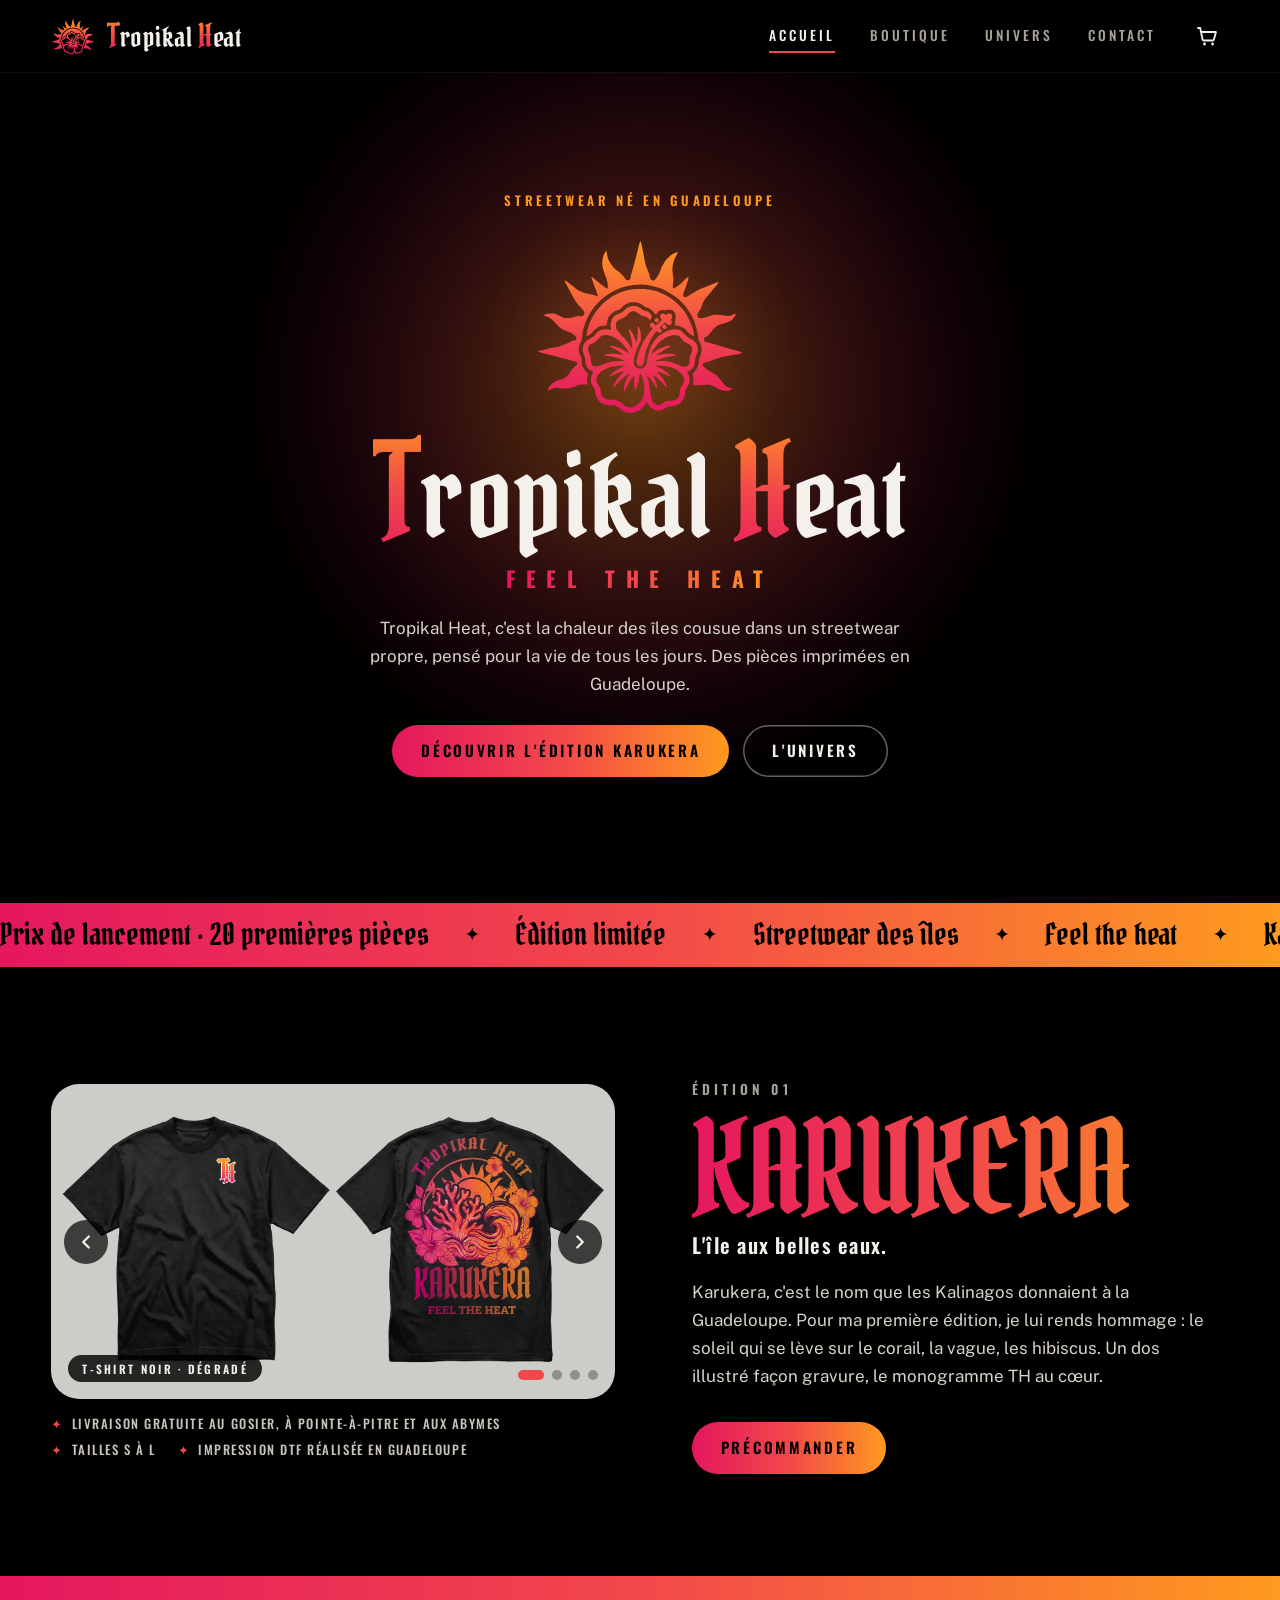
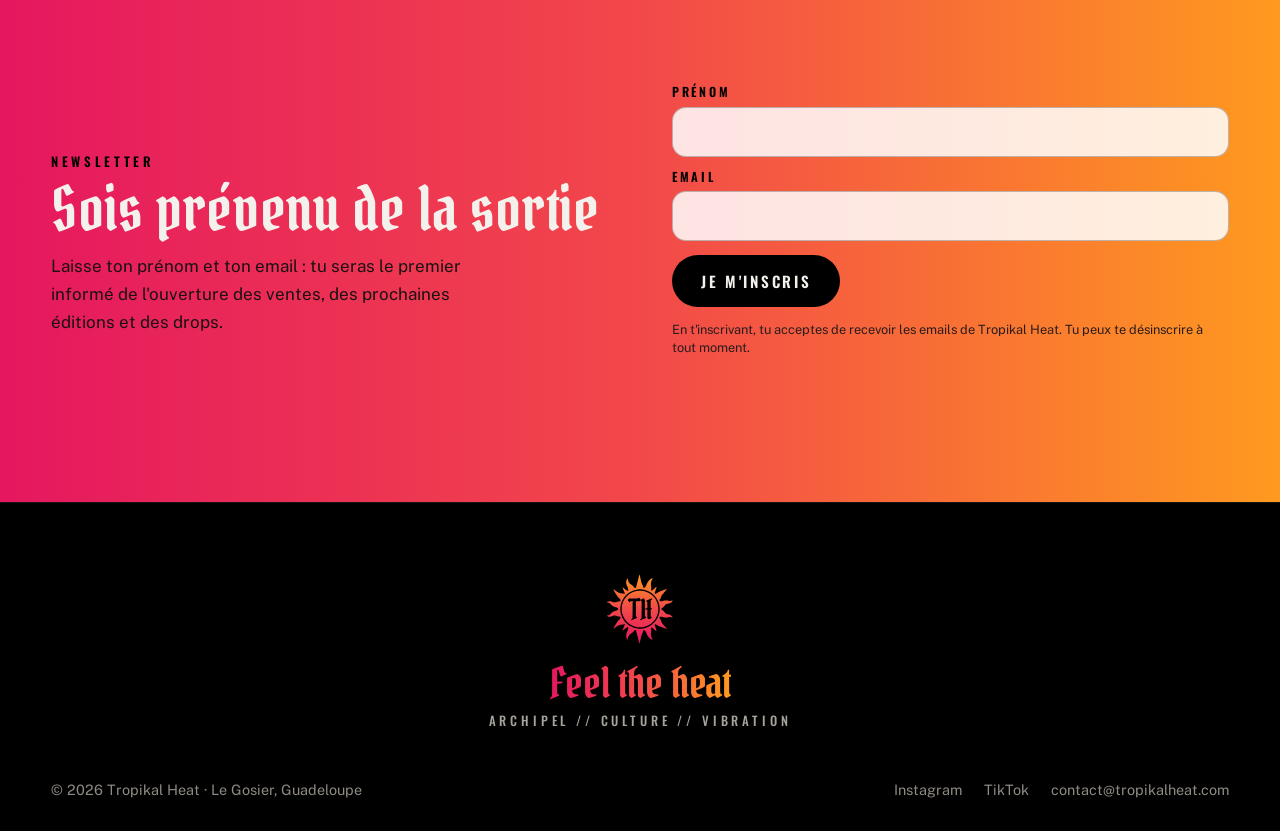
==== commit 33b3be4f: "Corrections de l'audit : 404, clarté du stock, contact, espacements - Page 404 aux couleurs de la ma" ====
--- a/index.html
+++ b/index.html
@@ -22,7 +22,7 @@
 <link rel="preconnect" href="https://fonts.googleapis.com">
 <link rel="preconnect" href="https://fonts.gstatic.com" crossorigin>
 <link rel="stylesheet" href="https://fonts.googleapis.com/css2?family=Public+Sans:wght@400;500&amp;display=swap">
-<link rel="stylesheet" href="css/style.css?v=20261126k">
+<link rel="stylesheet" href="css/style.css?v=20261126n">
 </head>
 <body data-page="accueil">
 <header id="header"></header>
@@ -82,15 +82,6 @@
   </div>
 </section>
 
-<section class="section" style="padding-top:0">
-  <div class="wrap">
-    <p class="label reveal" data-c="marque.baseline"></p>
-    <h2 class="gothic reveal" style="font-size:clamp(2.6rem,6vw,4.6rem);margin:.8rem 0 0;max-width:16ch" data-c="univers.titre"></h2>
-    <div class="pillars reveal" data-list="univers.piliers">
-      <template><article class="pillar"><h3 class="heat-text" data-f="titre"></h3><p data-f="texte"></p></article></template>
-    </div>
-  </div>
-</section>
 <section class="signup-band">
   <div class="wrap signup reveal">
     <div>
@@ -110,7 +101,7 @@
 </section>
 </main>
 <footer id="footer"></footer>
-<script src="js/content.js?v=20261126k"></script>
-<script src="js/main.js?v=20261126k"></script>
+<script src="js/content.js?v=20261126n"></script>
+<script src="js/main.js?v=20261126n"></script>
 </body>
 </html>
--- a/css/style.css
+++ b/css/style.css
@@ -447,3 +447,34 @@
 #subtotal { font: 600 1.05rem/1 var(--label); letter-spacing: 0.02em; }
 .cart-line { align-items: center; }
 .cart[hidden], .cart-empty[hidden], .cart-box[hidden] { display: none; }
+
+/* ---------- Audit : espacements, accueil, contact ---------- */
+.section { padding: clamp(56px, 8vw, 104px) 0; }
+.hero { min-height: calc(100svh - 70px); padding: 5vh 0 7vh; }
+.hero-inner { gap: 1.1rem; }
+.hero-emblem { width: min(210px, 46vw); }
+.hero-wm { font-size: clamp(3.2rem, 9vw, 7rem); }
+.teaser .split { grid-template-columns: 1fr 1.1fr; }
+.teaser-img { display: block; border-radius: 24px; overflow: hidden; background: #0b0b0b; border: 1px solid rgba(255, 255, 255, 0.08); }
+.teaser-img img { width: 100%; height: auto; display: block; transition: transform 0.6s ease; }
+.teaser-img:hover img { transform: scale(1.03); }
+.teaser-title { font-size: clamp(2.4rem, 5vw, 3.8rem); margin: 0.6rem 0 1rem; }
+.contact-alt { margin-top: 1.2rem !important; display: flex; flex-wrap: wrap; gap: 12px; justify-content: center; align-items: center; color: var(--gris) !important; }
+.btn-sm { padding: 12px 20px; font-size: 0.78rem; }
+.page-head { padding-bottom: 28px; }
+.founder { padding-bottom: clamp(40px, 6vw, 72px); }
+.founder-feel { margin-top: 0.4rem; }
+.gothic, .page-head h1 { color: var(--sable); }
+.stock span[hidden] { display: none; }
+
+/* ---------- Page 404 ---------- */
+.notfound { padding-bottom: clamp(80px, 12vw, 140px); }
+.nf-code { font: 400 clamp(6rem, 22vw, 13rem)/0.85 var(--gothic); margin: 0 0 0.4rem; display: inline-block; }
+.nf-actions { margin-top: 2rem; }
+.hero-emblem { height: auto; }
+.hero { padding: 3vh 0 5vh; }
+.teaser-img { padding: clamp(20px, 3vw, 36px); max-width: 460px; width: 100%; justify-self: center; }
+.teaser-img img { border-radius: 8px; }
+.split-rev.section { padding: clamp(48px, 6vw, 80px) 0; }
+.split-rev .print-card { max-width: 340px; }
+.page-head .nf-code { color: transparent; }
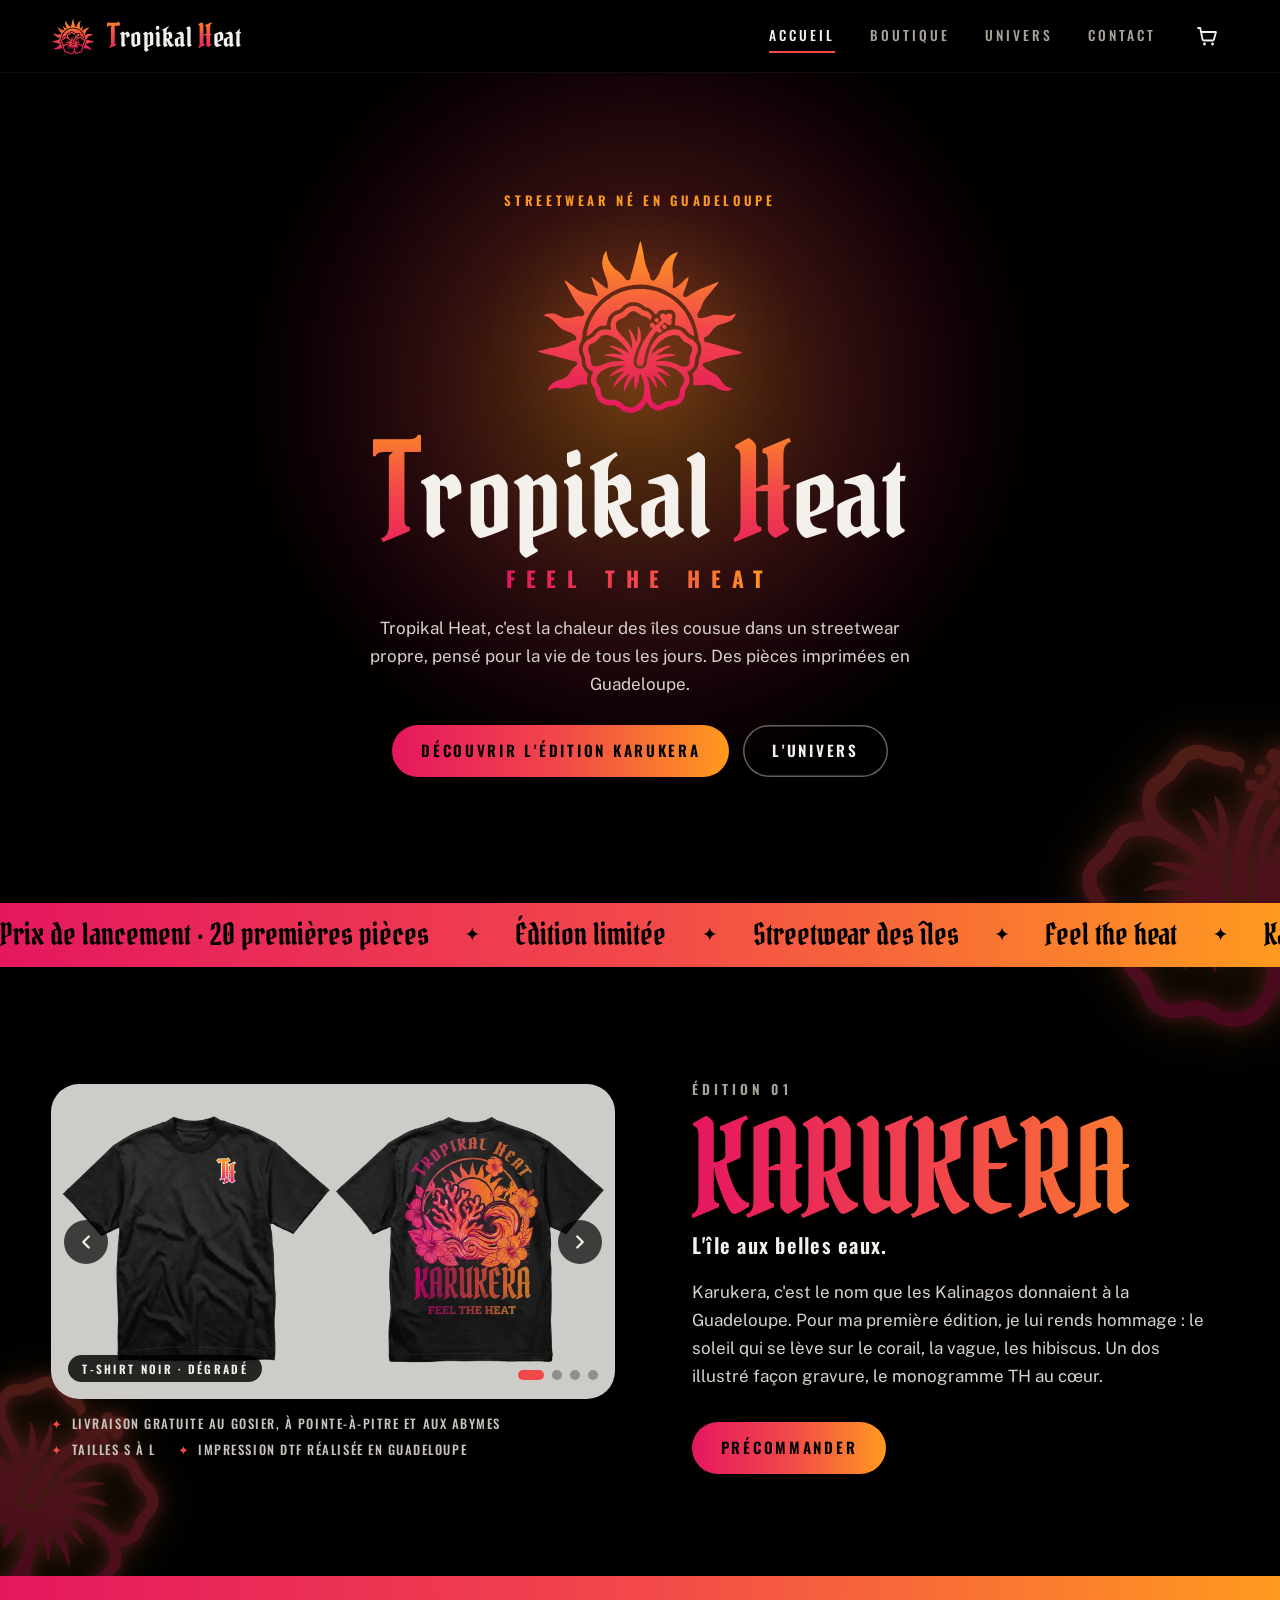
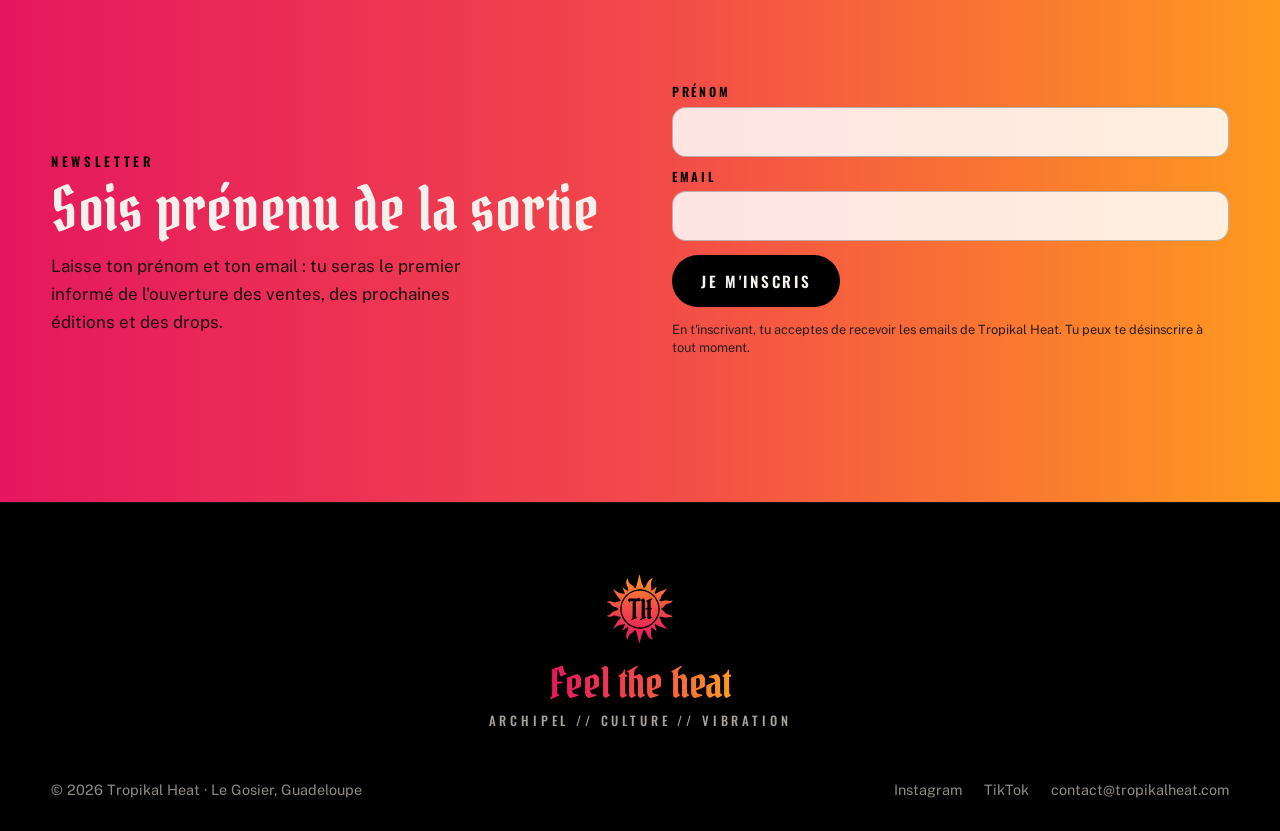
==== commit 07866eba: "Hibiscus lumineux qui flottent en fond sur toutes les pages - Hibiscus extrait du logo, halo intégré" ====
--- a/index.html
+++ b/index.html
@@ -22,7 +22,7 @@
 <link rel="preconnect" href="https://fonts.googleapis.com">
 <link rel="preconnect" href="https://fonts.gstatic.com" crossorigin>
 <link rel="stylesheet" href="https://fonts.googleapis.com/css2?family=Public+Sans:wght@400;500&amp;display=swap">
-<link rel="stylesheet" href="css/style.css?v=20261126n">
+<link rel="stylesheet" href="css/style.css?v=20261126q">
 </head>
 <body data-page="accueil">
 <header id="header"></header>
@@ -101,7 +101,7 @@
 </section>
 </main>
 <footer id="footer"></footer>
-<script src="js/content.js?v=20261126n"></script>
-<script src="js/main.js?v=20261126n"></script>
+<script src="js/content.js?v=20261126q"></script>
+<script src="js/main.js?v=20261126q"></script>
 </body>
 </html>
--- a/css/style.css
+++ b/css/style.css
@@ -478,3 +478,32 @@
 .split-rev.section { padding: clamp(48px, 6vw, 80px) 0; }
 .split-rev .print-card { max-width: 340px; }
 .page-head .nf-code { color: transparent; }
+
+/* ---------- Hibiscus lumineux en fond ---------- */
+html, body { overflow-x: clip; }
+main { position: relative; isolation: isolate; }
+.flora { position: absolute; inset: 0; z-index: -1; pointer-events: none; overflow: clip; }
+.hib {
+  position: absolute; width: calc(clamp(170px, 24vw, 360px) * var(--s, 1)); height: auto;
+  opacity: 0.16; filter: drop-shadow(0 0 28px rgba(242, 72, 74, 0.55)) blur(0.4px);
+  transform: rotate(var(--r, 0deg));
+  animation: flotte var(--d, 10s) ease-in-out var(--delay, 0s) infinite alternate;
+}
+.hib-l { left: calc(clamp(170px, 24vw, 360px) * var(--s, 1) * -0.38); }
+.hib-r { right: calc(clamp(170px, 24vw, 360px) * var(--s, 1) * -0.38); }
+@keyframes flotte {
+  0%   { transform: translate(0, 0) rotate(var(--r, 0deg)); }
+  50%  { transform: translate(8px, -18px) rotate(calc(var(--r, 0deg) + 5deg)); }
+  100% { transform: translate(-6px, 10px) rotate(calc(var(--r, 0deg) - 4deg)); }
+}
+@media (max-width: 760px) {
+  .hib { opacity: 0.11; }
+  .hib:nth-child(n+3) { display: none; }
+}
+@media (prefers-reduced-motion: reduce) { .hib { animation: none; } }
+.hib { opacity: 0.32; filter: drop-shadow(0 0 22px rgba(242, 72, 74, 0.9)) drop-shadow(0 0 60px rgba(255, 154, 31, 0.45)); }
+@media (max-width: 760px) { .hib { opacity: 0.22; } }
+/* halo intégré à l'image (plus léger à animer) */
+.hib { filter: none; width: calc(clamp(170px, 24vw, 360px) * var(--s, 1) * 1.37); will-change: transform; }
+.hib-l { left: calc(clamp(170px, 24vw, 360px) * var(--s, 1) * -0.55); }
+.hib-r { right: calc(clamp(170px, 24vw, 360px) * var(--s, 1) * -0.55); }
